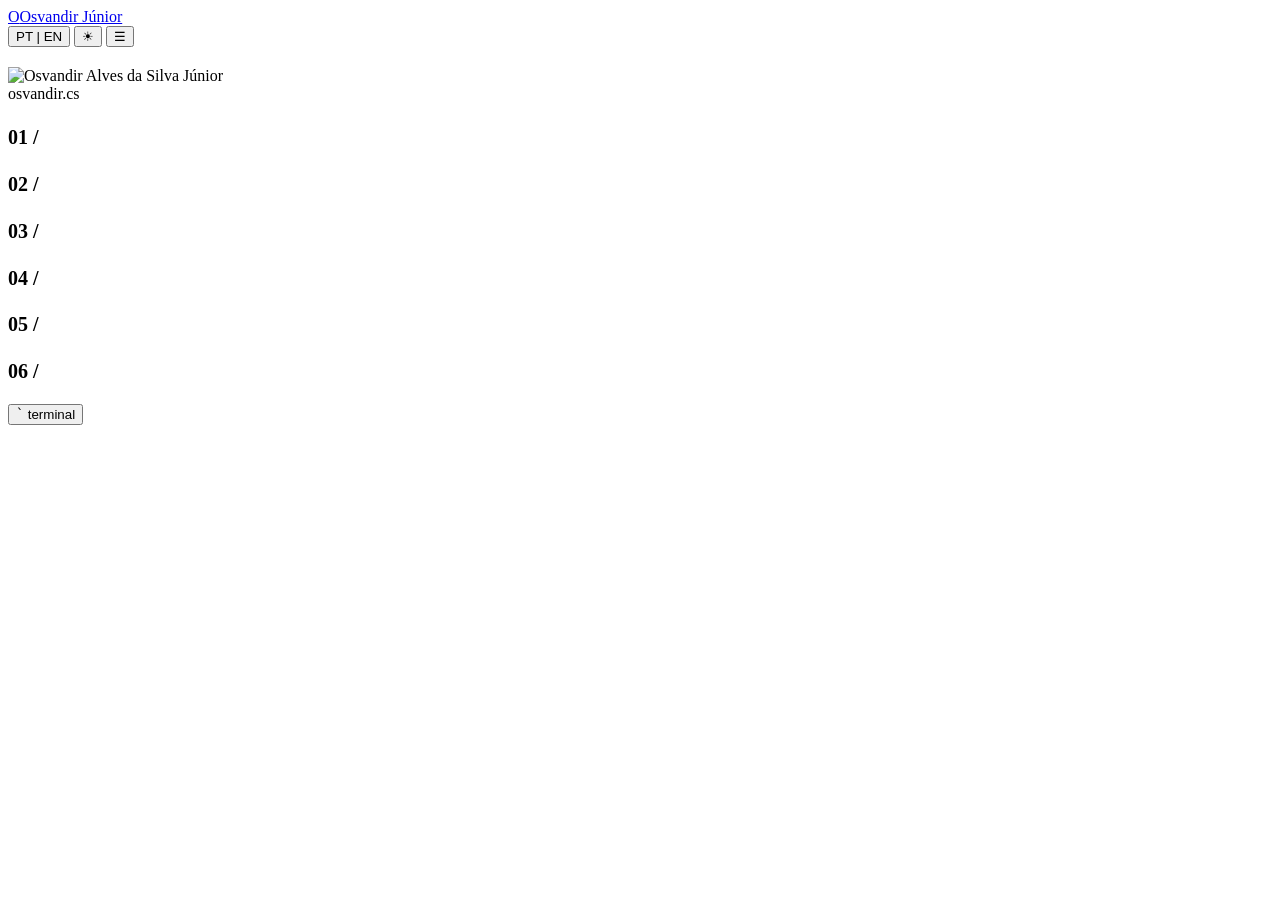
==== index.html @ 50a63289 "Rename index (1).html to index.html" ====
<!DOCTYPE html>
<html lang="pt-BR" data-theme="dark">
<head>
  <meta charset="UTF-8">
  <meta name="viewport" content="width=device-width, initial-scale=1">
  <title>Osvandir Júnior — Arquiteto de Software</title>
  <meta name="description" content="Portfólio de Osvandir Alves da Silva Júnior — Analista de Sistemas Sênior e Arquiteto de Software.">
  <link rel="preconnect" href="https://fonts.googleapis.com">
  <link rel="preconnect" href="https://fonts.gstatic.com" crossorigin>
  <link href="https://fonts.googleapis.com/css2?family=Space+Grotesk:wght@400;500;700&family=JetBrains+Mono:wght@400;500&display=swap" rel="stylesheet">
  <link rel="stylesheet" href="style.css">
</head>
<body>
  <header class="nav" id="nav">
    <a class="brand" href="#hero" aria-label="Início"><span class="logo">O</span><span id="brandName">Osvandir Júnior</span></a>
    <nav id="navLinks" class="links" aria-label="Principal"></nav>
    <div class="tools">
      <button id="langBtn" class="pill" type="button" aria-label="Idioma">PT | EN</button>
      <button id="themeBtn" class="pill" type="button" aria-label="Alternar tema">☀</button>
      <button id="menuBtn" class="pill menu-btn" type="button" aria-label="Menu">☰</button>
    </div>
  </header>

  <main>
    <section id="hero" class="hero wrap">
      <div class="hero-text">
        <p class="tag" id="heroTag"></p>
        <h1 id="heroTitle"></h1>
        <p class="lead" id="heroLead"></p>
        <div class="cta">
          <a class="btn primary" href="#experience" id="ctaWork"></a>
          <a class="btn" href="#contact" id="ctaContact"></a>
        </div>
      </div>
      <div class="hero-visual">
        <img class="avatar" src="assets/foto.png" alt="Osvandir Alves da Silva Júnior" width="260" height="260">
        <div class="code" aria-hidden="true">
          <div class="code-bar"><i></i><i></i><i></i><span>osvandir.cs</span></div>
          <pre id="heroCode"></pre>
        </div>
      </div>
      <dl class="stats" id="heroStats"></dl>
    </section>

    <section id="about" class="wrap">
      <h2 class="sec"><small>01 /</small><span id="tAbout"></span></h2>
      <div class="about-grid">
        <div class="prose" id="aboutText"></div>
        <dl class="facts" id="aboutFacts"></dl>
      </div>
    </section>

    <section id="stack" class="wrap">
      <h2 class="sec"><small>02 /</small><span id="tStack"></span></h2>
      <div class="stack-grid" id="stackGrid"></div>
    </section>

    <section id="experience" class="wrap">
      <h2 class="sec"><small>03 /</small><span id="tExp"></span></h2>
      <ol class="timeline" id="timeline"></ol>
    </section>

    <section id="summary" class="wrap">
      <h2 class="sec"><small>04 /</small><span id="tSum"></span></h2>
      <div class="prose cols" id="summaryText"></div>
    </section>

    <section id="education" class="wrap">
      <h2 class="sec"><small>05 /</small><span id="tEdu"></span></h2>
      <div class="edu-grid">
        <div><h3 id="tDegrees"></h3><ul class="plain" id="eduList"></ul></div>
        <div><h3 id="tLangs"></h3><ul class="plain" id="langList"></ul></div>
      </div>
    </section>

    <section id="contact" class="wrap contact">
      <h2 class="sec"><small>06 /</small><span id="tContact"></span></h2>
      <a class="mail" id="mailBig" href="#"></a>
      <p class="lead" id="contactLead"></p>
      <div class="cta" id="contactBtns"></div>
    </section>
  </main>

  <footer class="wrap foot">
    <span id="footL"></span>
    <span id="footR"></span>
  </footer>

  <!-- Terminal -->
  <button id="termFab" class="fab" type="button" aria-label="Abrir terminal"><kbd>`</kbd> terminal</button>
  <div id="term" class="term" role="dialog" aria-label="Terminal" hidden>
    <div class="term-bar">
      <span><i></i><i></i><i></i></span>
      <b>osvandir@portfolio ~ %</b>
      <button id="termClose" type="button" aria-label="Fechar terminal">✕</button>
    </div>
    <div id="termOut" class="term-out" aria-live="polite"></div>
    <form id="termForm" class="term-in" autocomplete="off">
      <label for="termInput" id="termPrompt">osvandir@portfolio:~$</label>
      <input id="termInput" type="text" spellcheck="false" autocapitalize="off" autocomplete="off">
    </form>
  </div>

  <script src="script.js"></script>
</body>
</html>
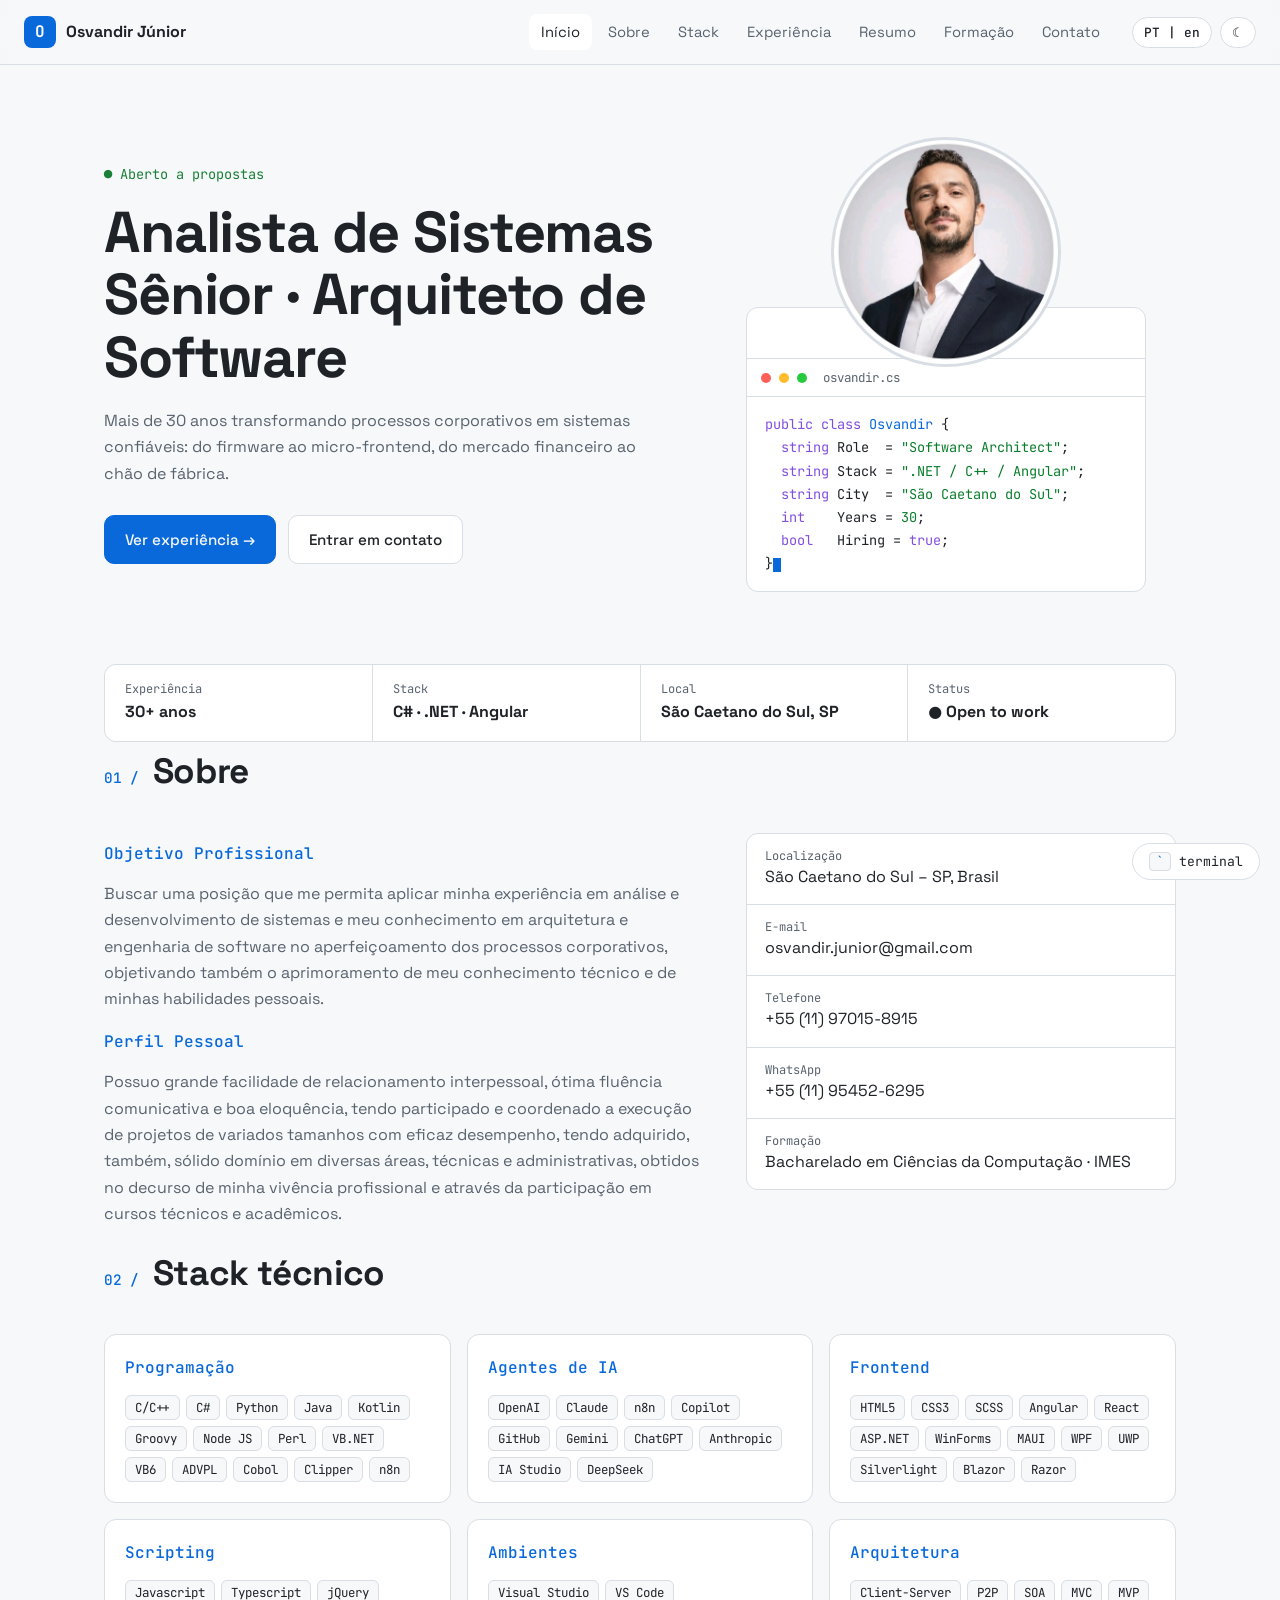
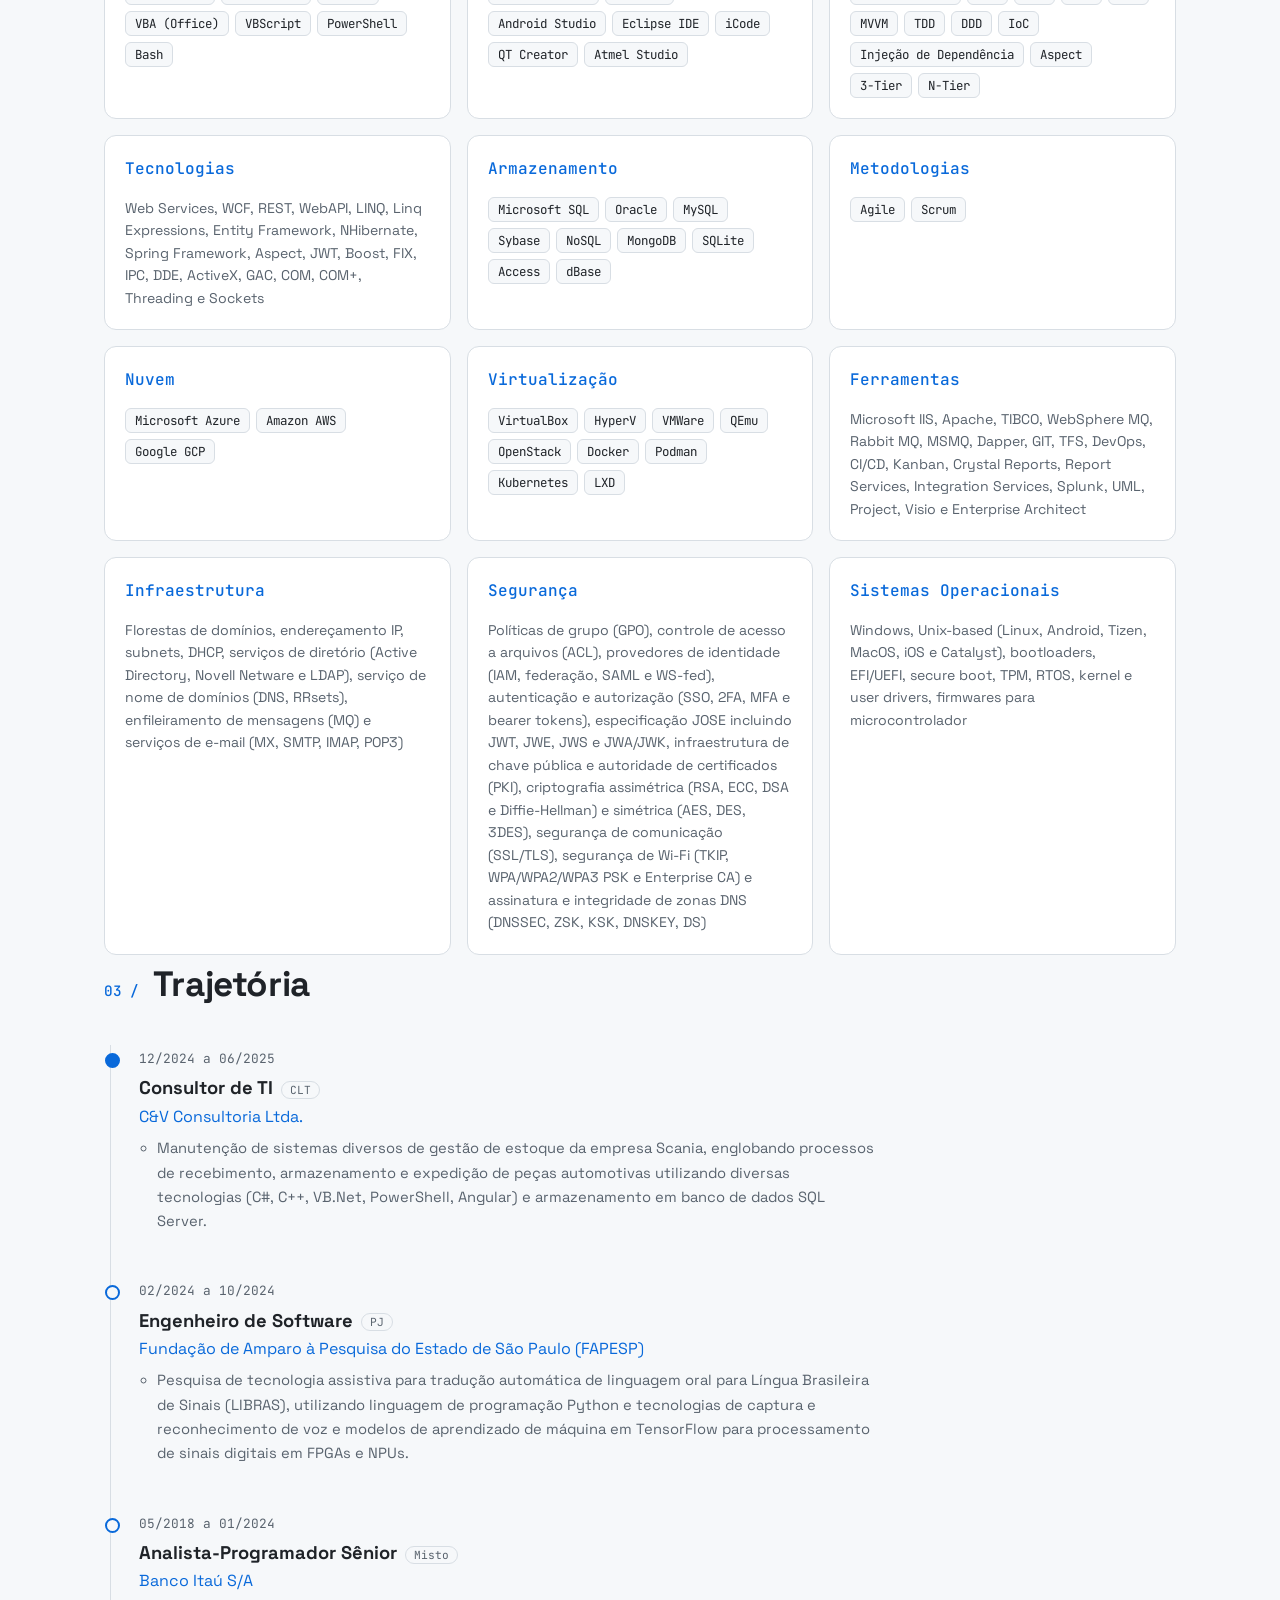
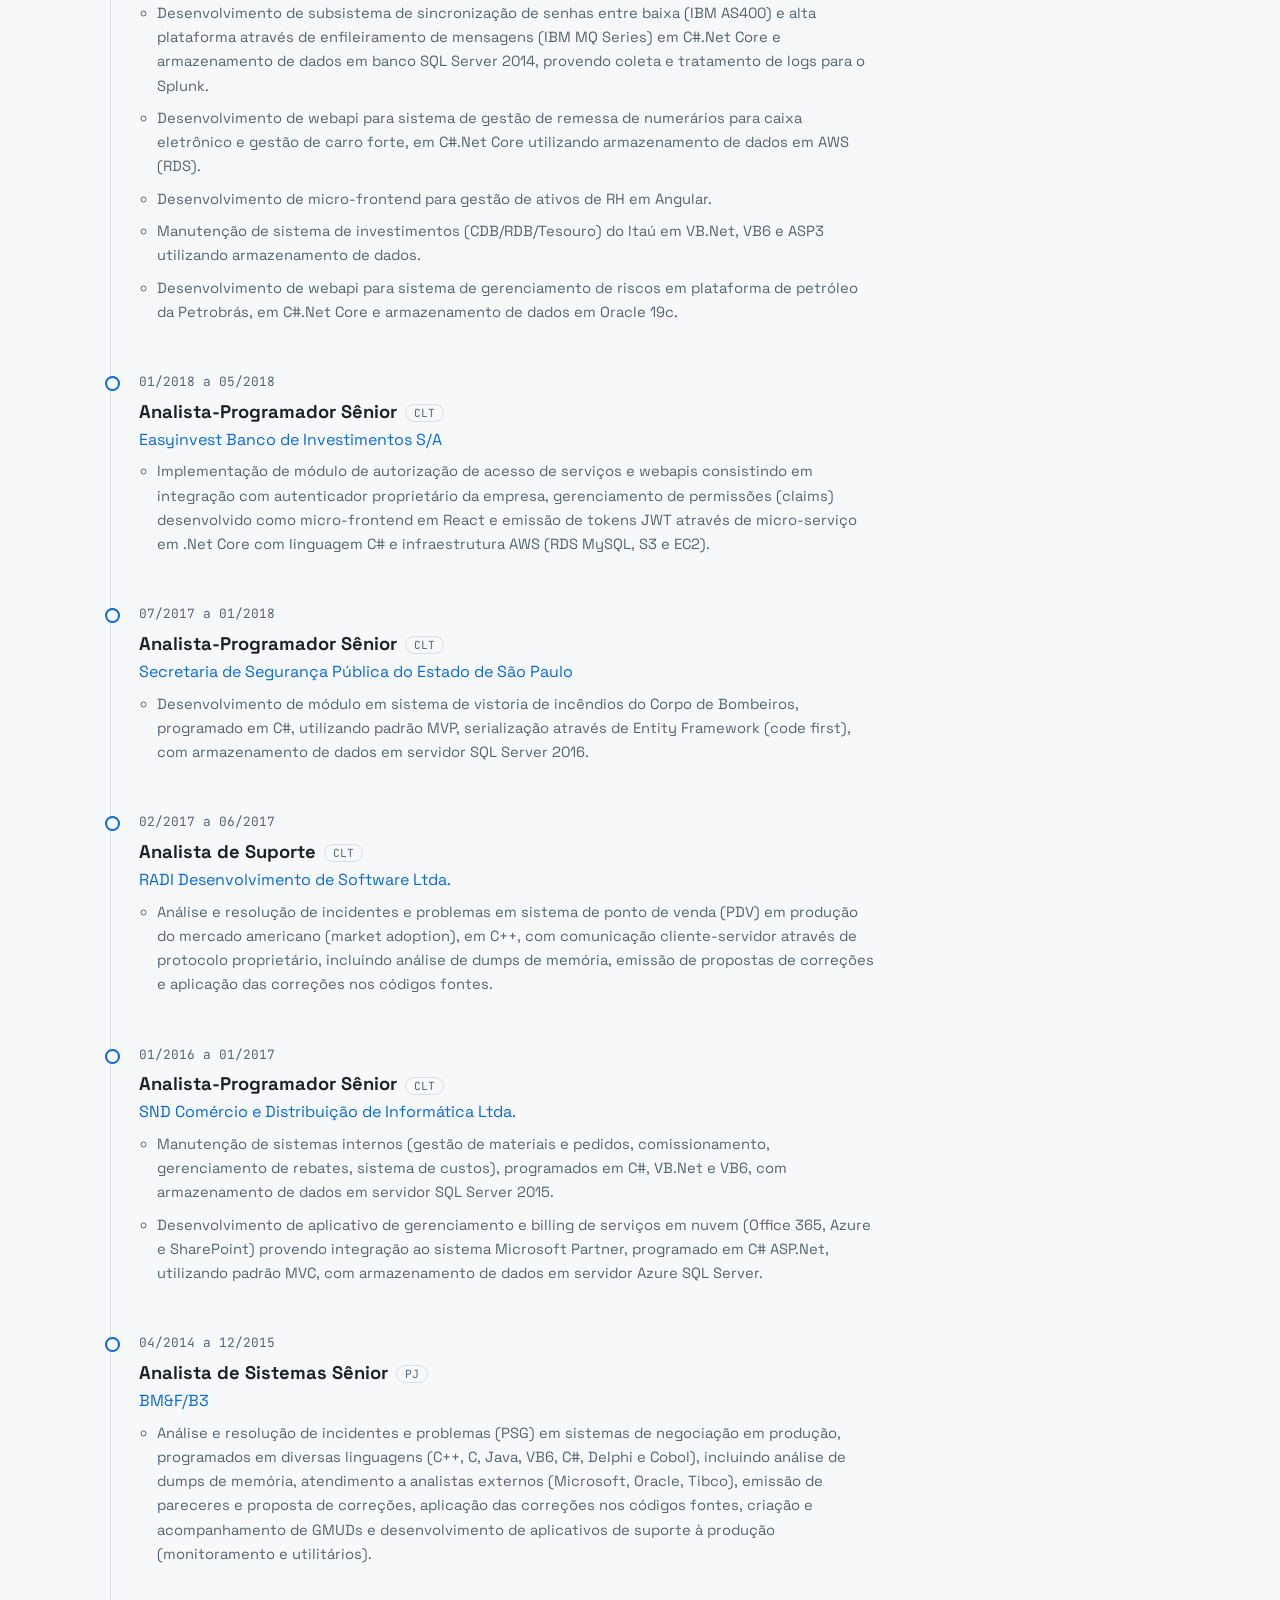
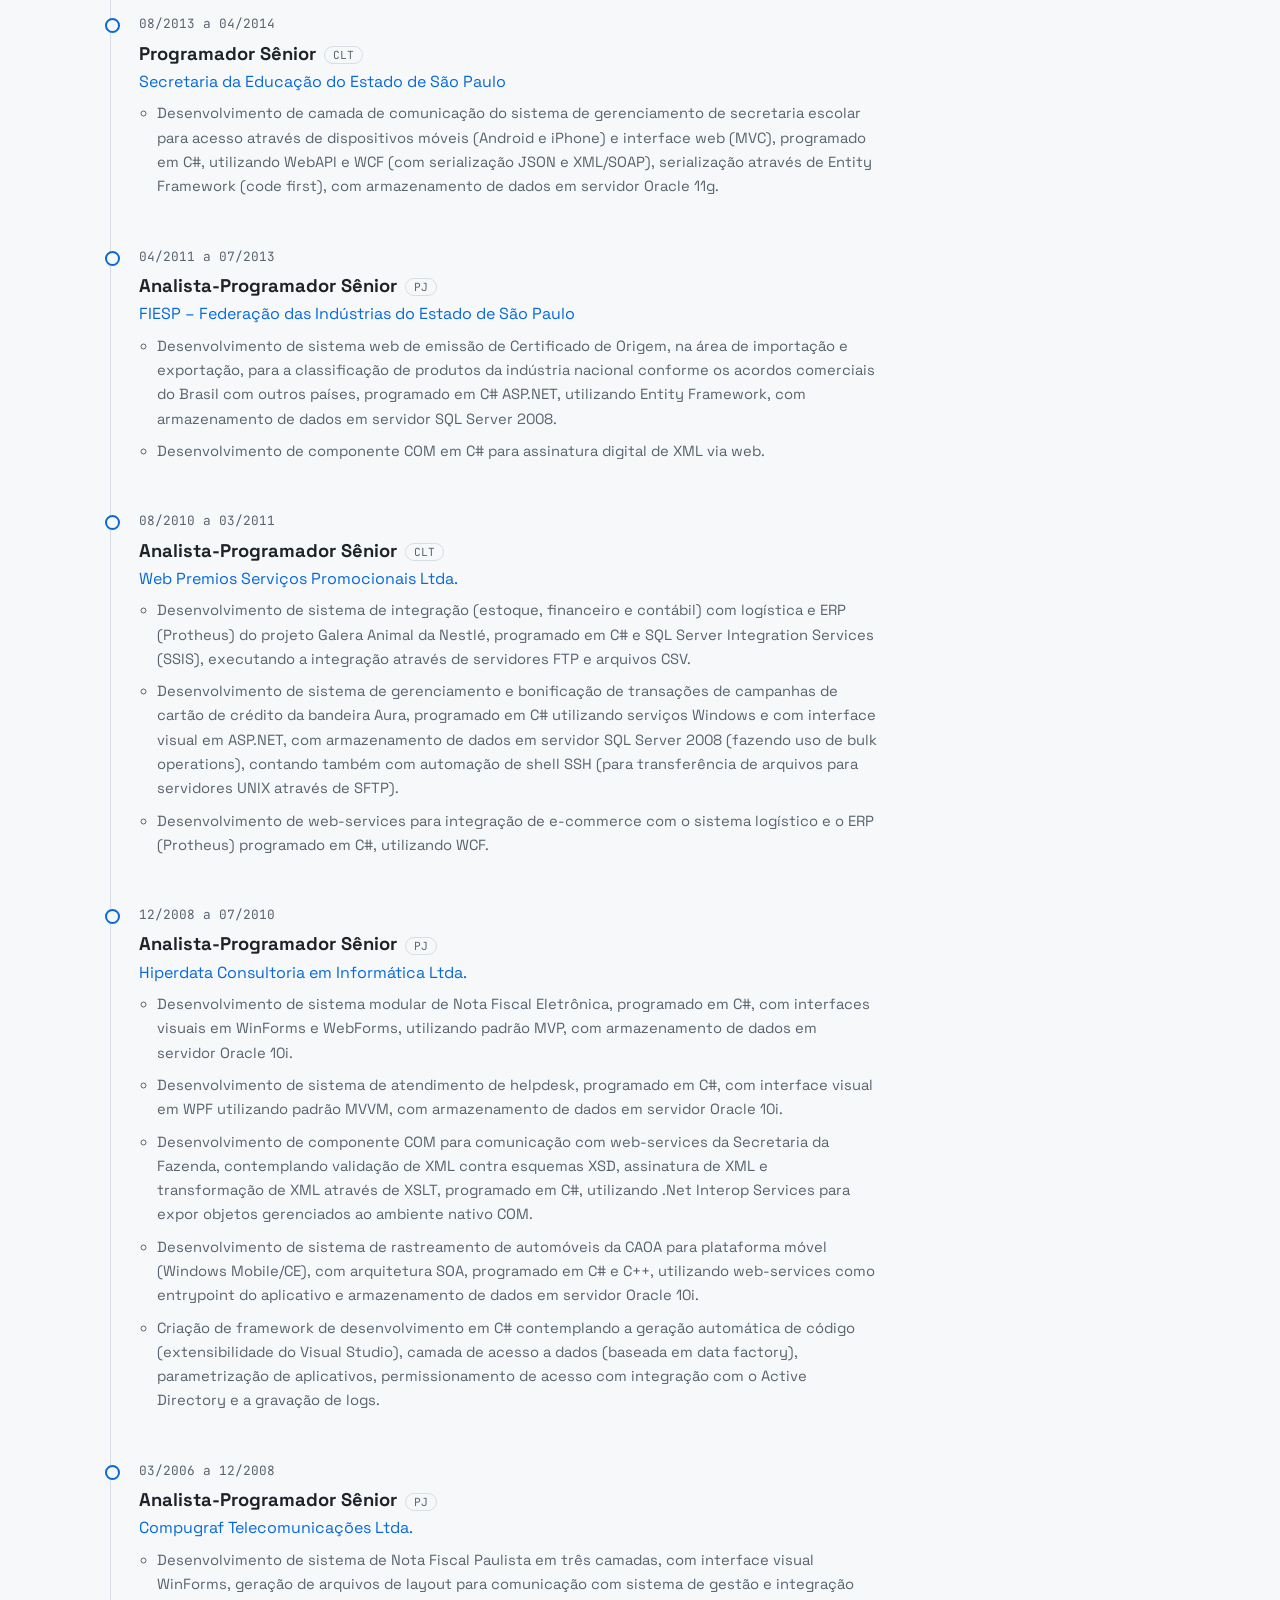
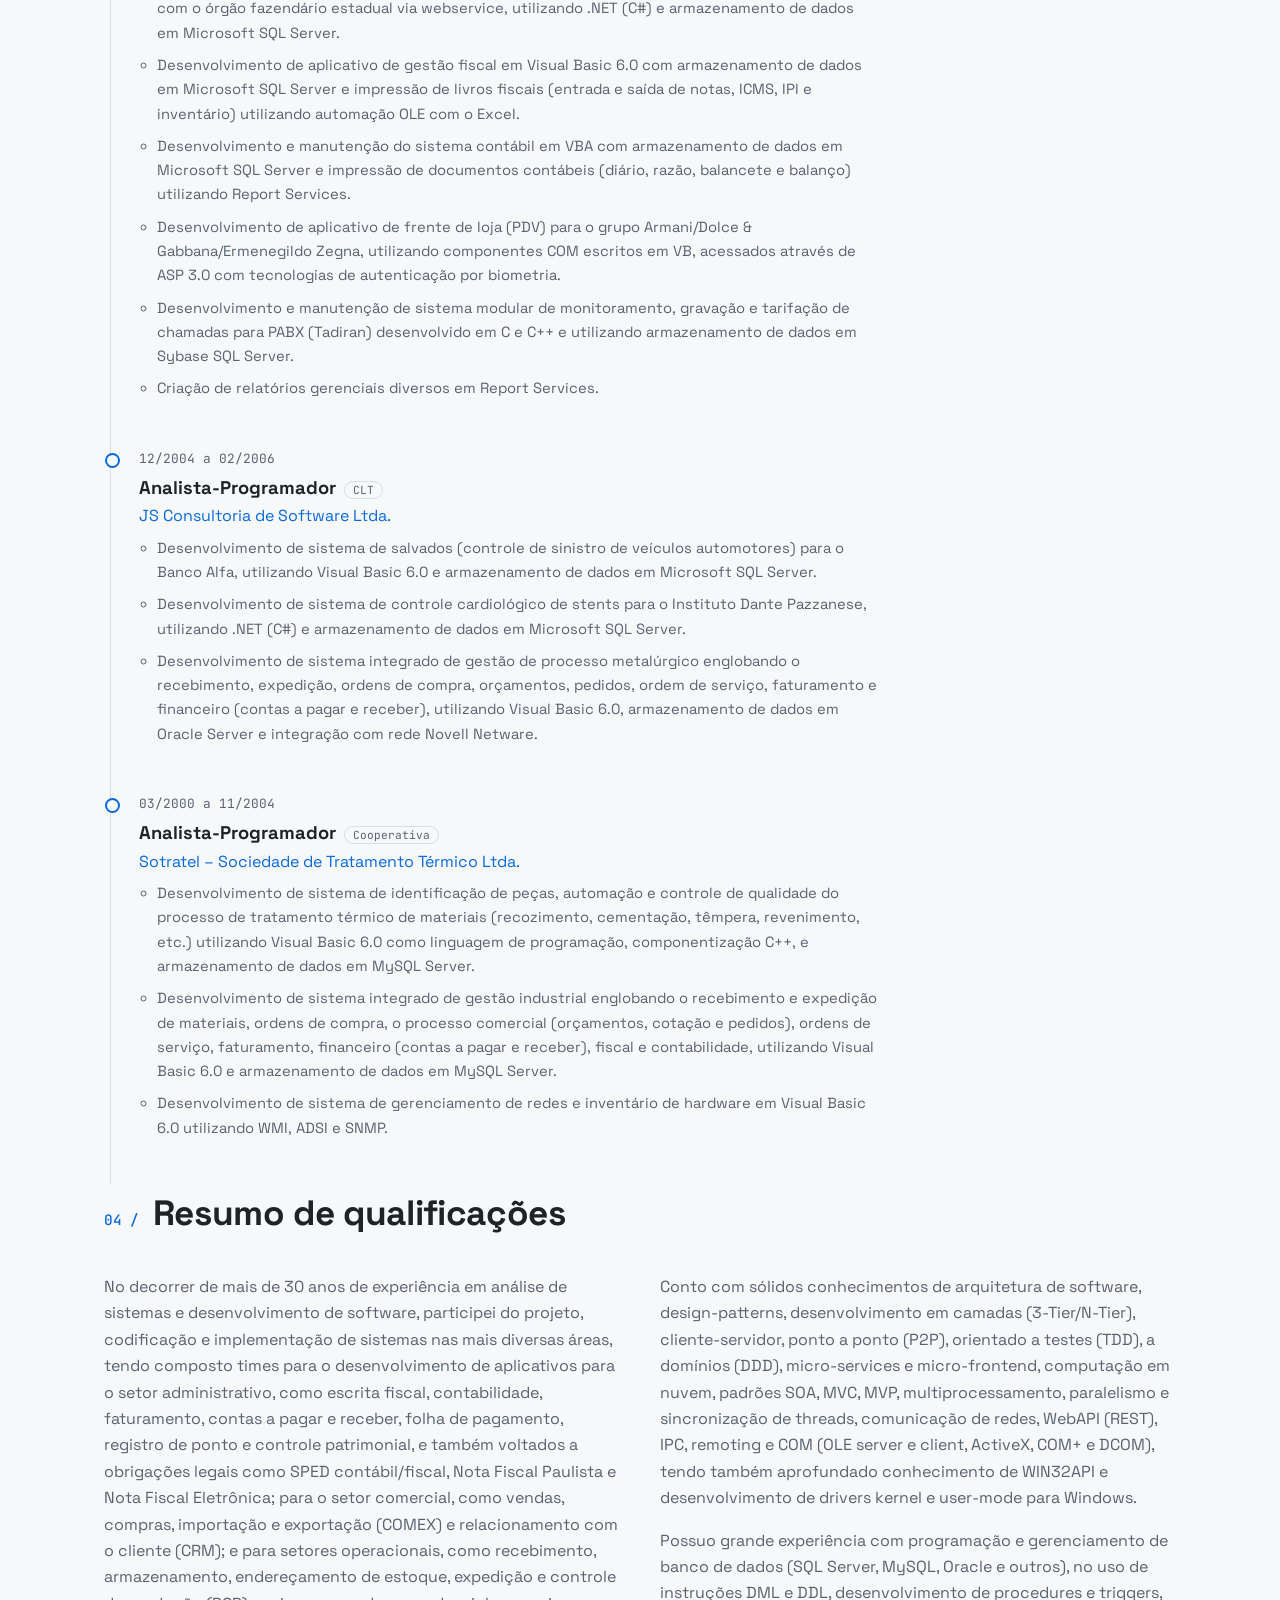
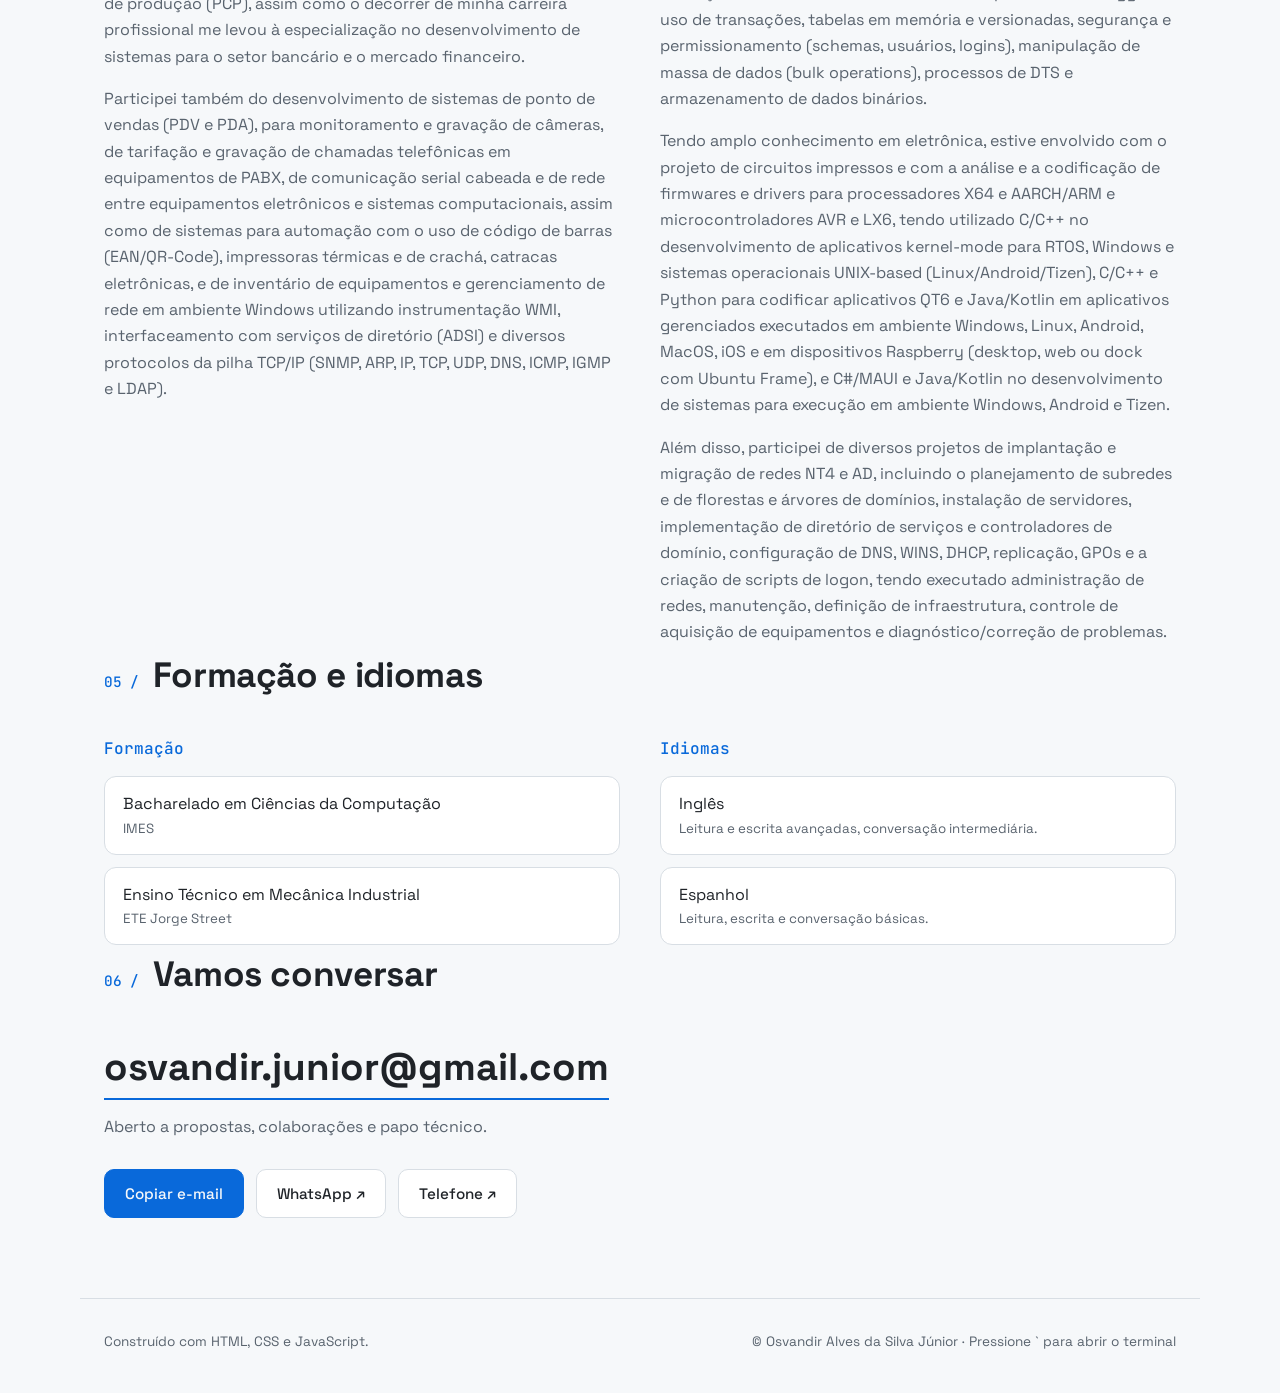
==== commit 847098a8: "Update image source in index.html" ====
--- a/index.html
+++ b/index.html
@@ -33,7 +33,7 @@
         </div>
       </div>
       <div class="hero-visual">
-        <img class="avatar" src="assets/foto.png" alt="Osvandir Alves da Silva Júnior" width="260" height="260">
+        <img class="avatar" src="foto.png" alt="Osvandir Alves da Silva Júnior" width="260" height="260">
         <div class="code" aria-hidden="true">
           <div class="code-bar"><i></i><i></i><i></i><span>osvandir.cs</span></div>
           <pre id="heroCode"></pre>
--- a/style.css
+++ b/style.css
@@ -0,0 +1,141 @@
+:root{
+  --bg:#0d1117;--bg2:#161b22;--line:#262d38;--tx:#e6edf3;--mut:#8b96a5;
+  --ac:#4cc2ff;--ac2:#b392f0;--ok:#3fb950;
+  --sans:'Space Grotesk',system-ui,sans-serif;--mono:'JetBrains Mono',ui-monospace,Consolas,monospace;
+  --r:12px;
+}
+[data-theme="light"]{
+  --bg:#f6f8fa;--bg2:#ffffff;--line:#d8dee4;--tx:#1f2328;--mut:#59636e;
+  --ac:#0969da;--ac2:#8250df;--ok:#1a7f37;
+}
+*{box-sizing:border-box;margin:0;padding:0}
+html{scroll-behavior:smooth;scroll-padding-top:80px}
+body{background:var(--bg);color:var(--tx);font:16px/1.65 var(--sans);-webkit-font-smoothing:antialiased}
+a{color:inherit;text-decoration:none}
+img{max-width:100%;display:block}
+:focus-visible{outline:2px solid var(--ac);outline-offset:3px;border-radius:4px}
+.wrap{max-width:1120px;margin:0 auto;padding:0 24px}
+section{padding:88px 0 0}
+
+/* nav */
+.nav{position:sticky;top:0;z-index:20;display:flex;align-items:center;gap:20px;padding:14px 24px;
+  background:color-mix(in srgb,var(--bg) 88%,transparent);backdrop-filter:blur(10px);border-bottom:1px solid var(--line)}
+.brand{display:flex;align-items:center;gap:10px;font-weight:700}
+.logo{display:grid;place-items:center;width:32px;height:32px;border-radius:8px;background:var(--ac);color:var(--bg);font-family:var(--mono)}
+.links{display:flex;gap:4px;margin-left:auto}
+.links a{padding:6px 12px;border-radius:8px;color:var(--mut);font-size:.92rem;transition:color .15s,background .15s}
+.links a:hover,.links a.on{color:var(--tx);background:var(--bg2)}
+.tools{display:flex;gap:8px}
+.pill{font:500 .8rem var(--mono);color:var(--tx);background:var(--bg2);border:1px solid var(--line);padding:6px 11px;border-radius:999px;cursor:pointer}
+.pill:hover{border-color:var(--ac)}
+.menu-btn{display:none}
+
+/* hero */
+.hero{display:grid;grid-template-columns:1.1fr .9fr;gap:48px;align-items:center;padding-top:72px}
+.tag{font:.85rem var(--mono);color:var(--ok);margin-bottom:18px}
+.tag::before{content:"● ";}
+h1{font-size:clamp(2.2rem,5vw,3.6rem);line-height:1.08;letter-spacing:-.02em;margin-bottom:20px}
+.lead{color:var(--mut);max-width:56ch}
+.cta{display:flex;flex-wrap:wrap;gap:12px;margin-top:28px}
+.btn{display:inline-flex;align-items:center;gap:6px;padding:11px 20px;border-radius:10px;border:1px solid var(--line);background:var(--bg2);font-weight:500;cursor:pointer;font-family:inherit;font-size:.95rem;color:var(--tx)}
+.btn:hover{border-color:var(--ac)}
+.btn.primary{background:var(--ac);border-color:var(--ac);color:var(--bg)}
+.hero-visual{position:relative;display:grid;justify-items:center}
+.avatar{width:230px;height:230px;border-radius:50%;object-fit:cover;border:3px solid var(--line);background:var(--bg2);position:relative;z-index:1;margin-bottom:-60px}
+.code{width:100%;max-width:400px;background:var(--bg2);border:1px solid var(--line);border-radius:var(--r);overflow:hidden;padding-top:50px}
+.code-bar{position:absolute;left:0;right:0;bottom:calc(100% - 0px);display:none}
+.code-bar{position:static;display:flex;align-items:center;gap:6px;padding:10px 14px;border-top:1px solid var(--line);border-bottom:1px solid var(--line);font:.78rem var(--mono);color:var(--mut)}
+.code-bar i,.term-bar i{width:10px;height:10px;border-radius:50%;background:#ff5f56;display:inline-block;margin-right:2px}
+.code-bar i:nth-child(2),.term-bar i:nth-child(2){background:#ffbd2e}
+.code-bar i:nth-child(3),.term-bar i:nth-child(3){background:#27c93f}
+.code-bar span{margin-left:8px}
+.code pre{padding:16px 18px;font:.85rem/1.7 var(--mono);color:var(--tx);white-space:pre-wrap}
+.k{color:var(--ac2)}.s{color:#7ee787}.t{color:var(--ac)}
+[data-theme="light"] .s{color:#0a7d2c}
+.caret{display:inline-block;width:8px;height:1em;background:var(--ac);vertical-align:text-bottom;animation:blink 1s steps(2) infinite}
+@keyframes blink{50%{opacity:0}}
+.stats{grid-column:1/-1;display:grid;grid-template-columns:repeat(4,1fr);gap:1px;background:var(--line);border:1px solid var(--line);border-radius:var(--r);overflow:hidden;margin-top:24px}
+.stats div{background:var(--bg2);padding:16px 20px}
+.stats dt{font:.75rem var(--mono);color:var(--mut)}
+.stats dd{font-weight:700;margin-top:2px}
+
+/* sections */
+.sec{display:flex;align-items:baseline;gap:14px;font-size:clamp(1.6rem,3vw,2.2rem);letter-spacing:-.01em;margin-bottom:32px}
+.sec small{font:500 .9rem var(--mono);color:var(--ac)}
+h3{font-size:1rem;color:var(--ac);font-family:var(--mono);font-weight:500;margin-bottom:14px}
+.about-grid{display:grid;grid-template-columns:1.4fr 1fr;gap:40px}
+.prose p{color:var(--mut);max-width:70ch;margin-bottom:16px}
+.prose h3{margin-top:8px}
+.cols{columns:2;column-gap:40px}
+.cols p{break-inside:avoid}
+.facts{display:grid;gap:1px;background:var(--line);border:1px solid var(--line);border-radius:var(--r);overflow:hidden;align-self:start}
+.facts div{background:var(--bg2);padding:14px 18px}
+.facts dt{font:.75rem var(--mono);color:var(--mut)}
+.facts dd{overflow-wrap:anywhere}
+.facts a:hover{color:var(--ac)}
+
+/* stack */
+.stack-grid{display:grid;grid-template-columns:repeat(auto-fill,minmax(310px,1fr));gap:16px}
+.card{background:var(--bg2);border:1px solid var(--line);border-radius:var(--r);padding:20px}
+.chips{display:flex;flex-wrap:wrap;gap:6px}
+.chip{font:.78rem var(--mono);padding:3px 9px;border-radius:6px;background:var(--bg);border:1px solid var(--line);color:var(--tx)}
+.card p.long{color:var(--mut);font-size:.88rem;line-height:1.6}
+
+/* timeline */
+.timeline{list-style:none;position:relative;padding-left:28px;border-left:1px solid var(--line);margin-left:6px}
+.timeline li{position:relative;padding-bottom:36px}
+.timeline li::before{content:"";position:absolute;left:-34px;top:8px;width:11px;height:11px;border-radius:50%;background:var(--bg);border:2px solid var(--ac)}
+.timeline li:first-child::before{background:var(--ac)}
+.when{font:.8rem var(--mono);color:var(--mut)}
+.timeline h3.role{color:var(--tx);font-family:var(--sans);font-weight:700;font-size:1.15rem;margin:2px 0 0}
+.co{color:var(--ac);margin-bottom:6px}
+.badge{font:.7rem var(--mono);border:1px solid var(--line);padding:1px 8px;border-radius:999px;color:var(--mut);margin-left:8px;vertical-align:middle}
+.timeline ul{margin-left:18px;color:var(--mut);font-size:.92rem;max-width:80ch}
+.timeline ul li{padding:0 0 8px}
+.timeline ul li::before{display:none}
+.more{margin-top:6px}
+
+/* edu / contact / footer */
+.edu-grid{display:grid;grid-template-columns:1fr 1fr;gap:40px}
+.plain{list-style:none;display:grid;gap:12px}
+.plain li{background:var(--bg2);border:1px solid var(--line);border-radius:var(--r);padding:14px 18px}
+.plain small{display:block;color:var(--mut)}
+.contact{text-align:left;padding-bottom:40px}
+.mail{display:inline-block;font-size:clamp(1.3rem,4vw,2.4rem);font-weight:700;border-bottom:2px solid var(--ac);overflow-wrap:anywhere}
+.contact .lead{margin-top:14px}
+.foot{display:flex;justify-content:space-between;gap:16px;flex-wrap:wrap;padding-top:32px;padding-bottom:40px;margin-top:40px;border-top:1px solid var(--line);color:var(--mut);font-size:.85rem}
+.toast{position:fixed;left:50%;bottom:24px;transform:translateX(-50%);background:var(--ok);color:#fff;padding:8px 16px;border-radius:8px;font-size:.9rem;z-index:40}
+
+/* terminal */
+.fab{position:fixed;right:20px;bottom:20px;z-index:30;background:var(--bg2);color:var(--tx);border:1px solid var(--line);border-radius:999px;padding:9px 16px;font:.82rem var(--mono);cursor:pointer}
+.fab:hover{border-color:var(--ac)}
+kbd{font:inherit;background:var(--bg);border:1px solid var(--line);border-radius:4px;padding:0 6px;color:var(--ac)}
+.term{position:fixed;right:20px;bottom:20px;z-index:50;width:min(720px,calc(100vw - 24px));height:min(480px,70vh);display:flex;flex-direction:column;
+  background:#0a0e14;color:#d6deeb;border:1px solid #2b3340;border-radius:var(--r);box-shadow:0 20px 60px rgba(0,0,0,.5);font:.86rem/1.55 var(--mono)}
+.term[hidden]{display:none}
+.term-bar{display:flex;align-items:center;gap:12px;padding:9px 14px;border-bottom:1px solid #2b3340;color:#8b96a5}
+.term-bar b{font-weight:400;flex:1;text-align:center}
+.term-bar button{background:none;border:0;color:inherit;cursor:pointer;font-size:1rem}
+.term-out{flex:1;overflow-y:auto;padding:14px 16px;white-space:pre-wrap;overflow-wrap:anywhere}
+.term-out .ln{min-height:1.55em}
+.term-out .cmd{color:#7ee787}
+.term-out .hl{color:#4cc2ff}
+.term-out .dim{color:#7d8896}
+.term-out .err{color:#ff7b72}
+.term-out a{color:#4cc2ff;text-decoration:underline}
+.term-in{display:flex;gap:8px;padding:10px 16px;border-top:1px solid #2b3340}
+.term-in label{color:#7ee787;white-space:nowrap}
+.term-in input{flex:1;background:none;border:0;outline:0;color:inherit;font:inherit;min-width:0}
+
+@media (max-width:860px){
+  .hero,.about-grid,.edu-grid{grid-template-columns:1fr}
+  .cols{columns:1}
+  .stats{grid-template-columns:repeat(2,1fr)}
+  .menu-btn{display:inline-block}
+  .links{display:none;position:absolute;top:100%;left:0;right:0;flex-direction:column;background:var(--bg);border-bottom:1px solid var(--line);padding:10px 24px;margin:0}
+  .links.open{display:flex}
+  .tools{margin-left:auto}
+  .fab kbd{display:none}
+  .term{right:12px;bottom:12px}
+}
+@media (prefers-reduced-motion:reduce){*{animation:none!important;scroll-behavior:auto!important;transition:none!important}}
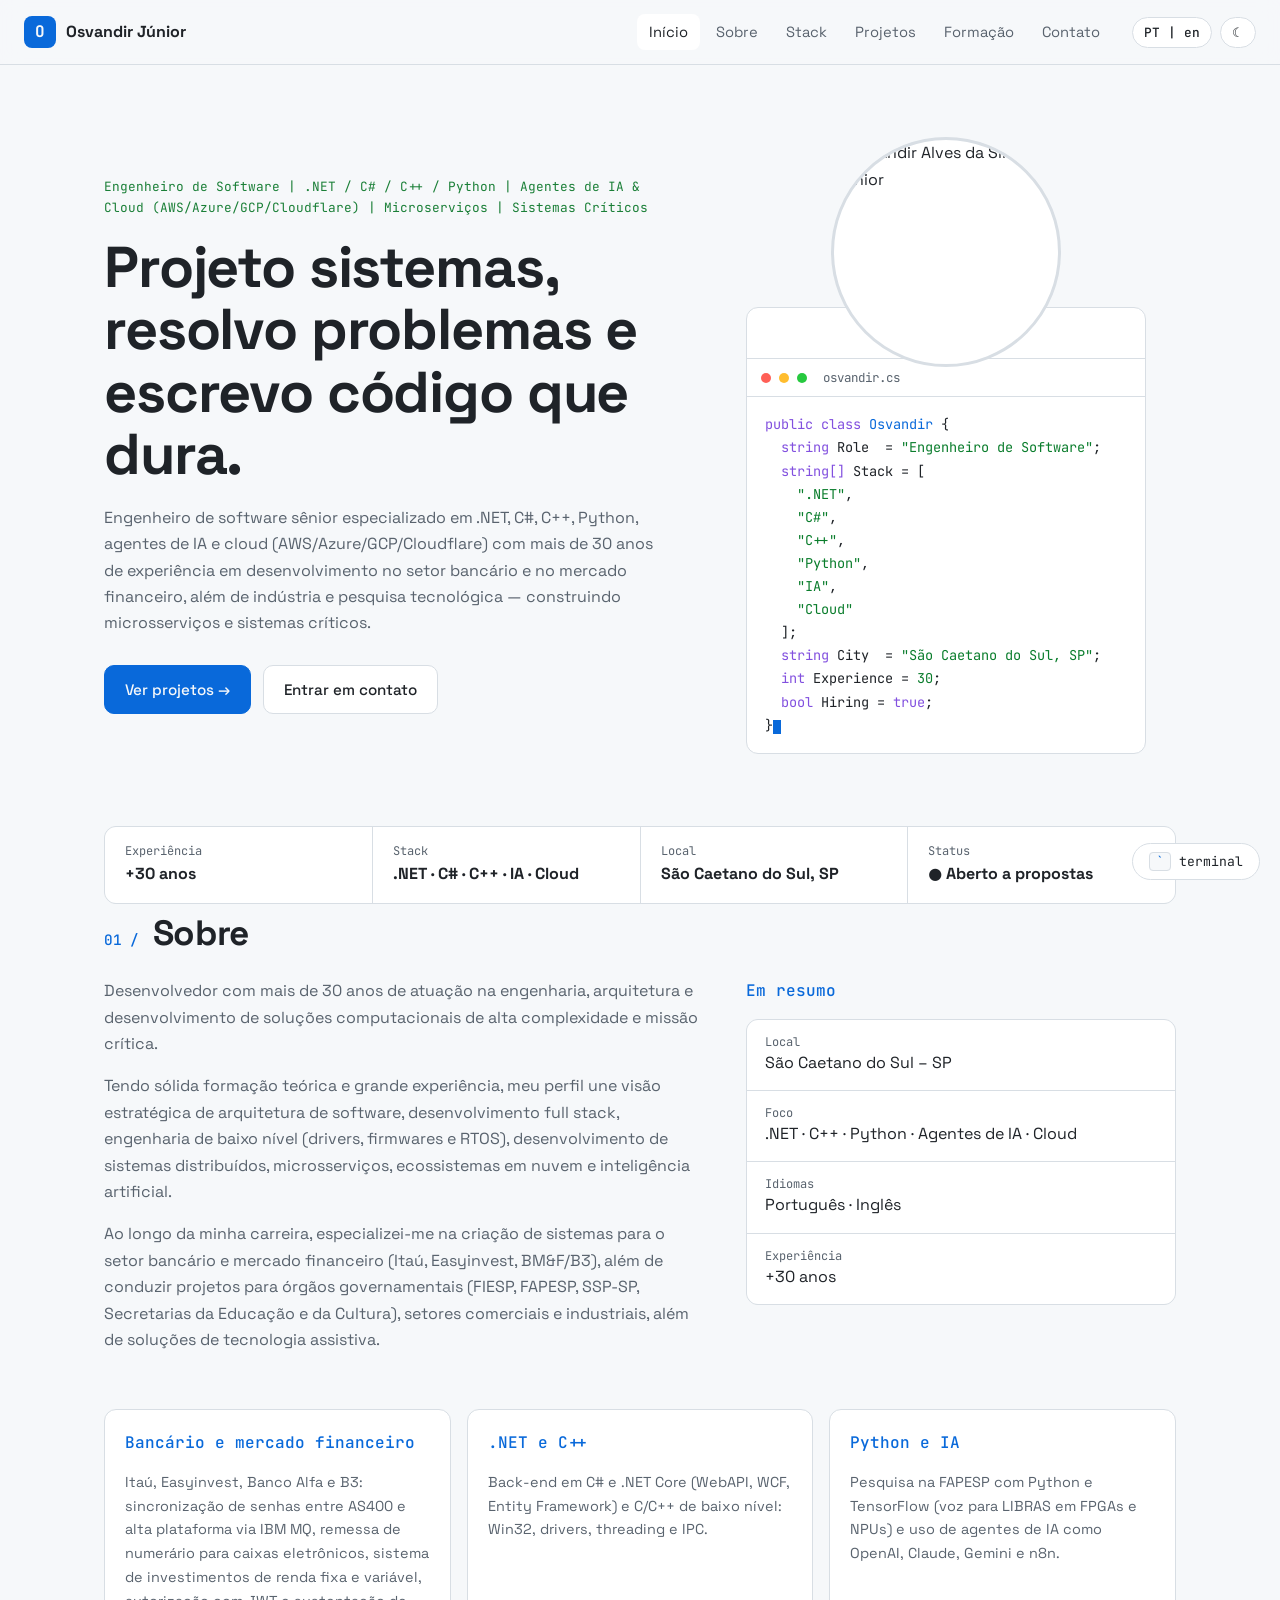
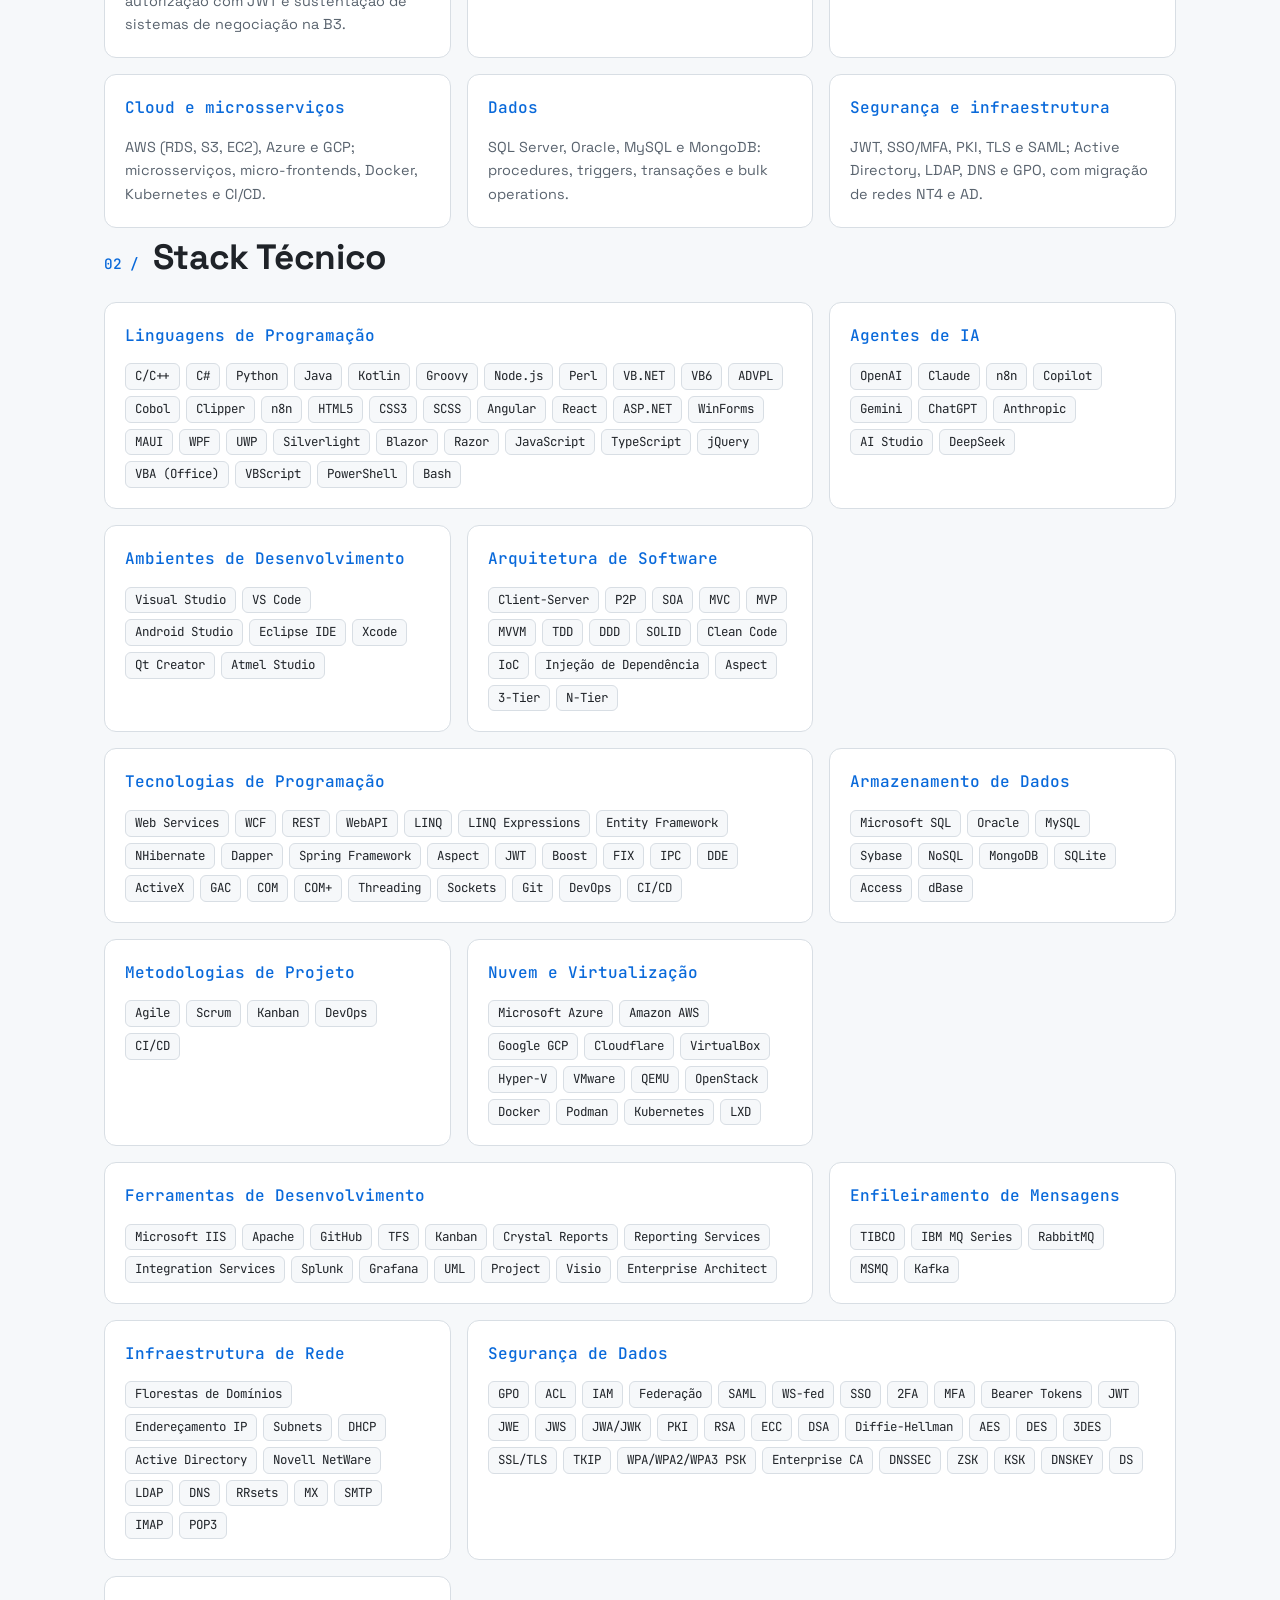
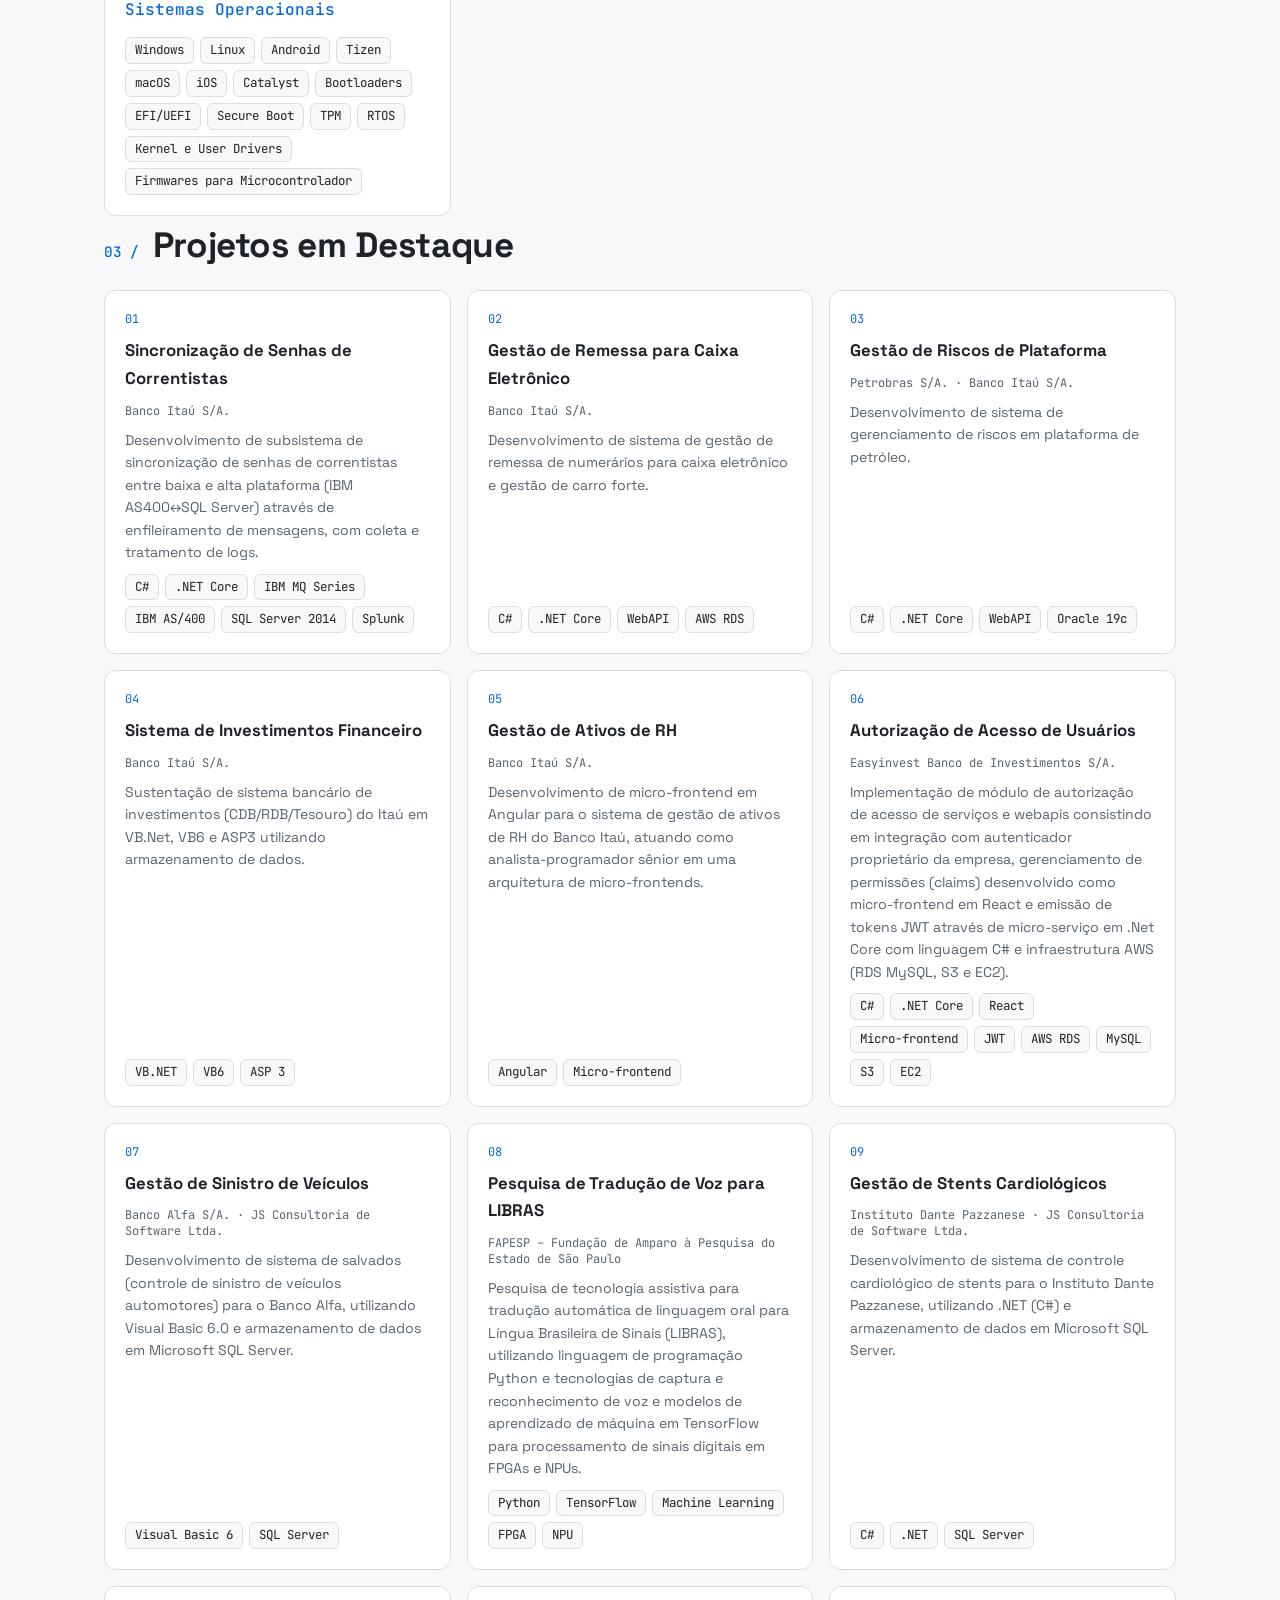
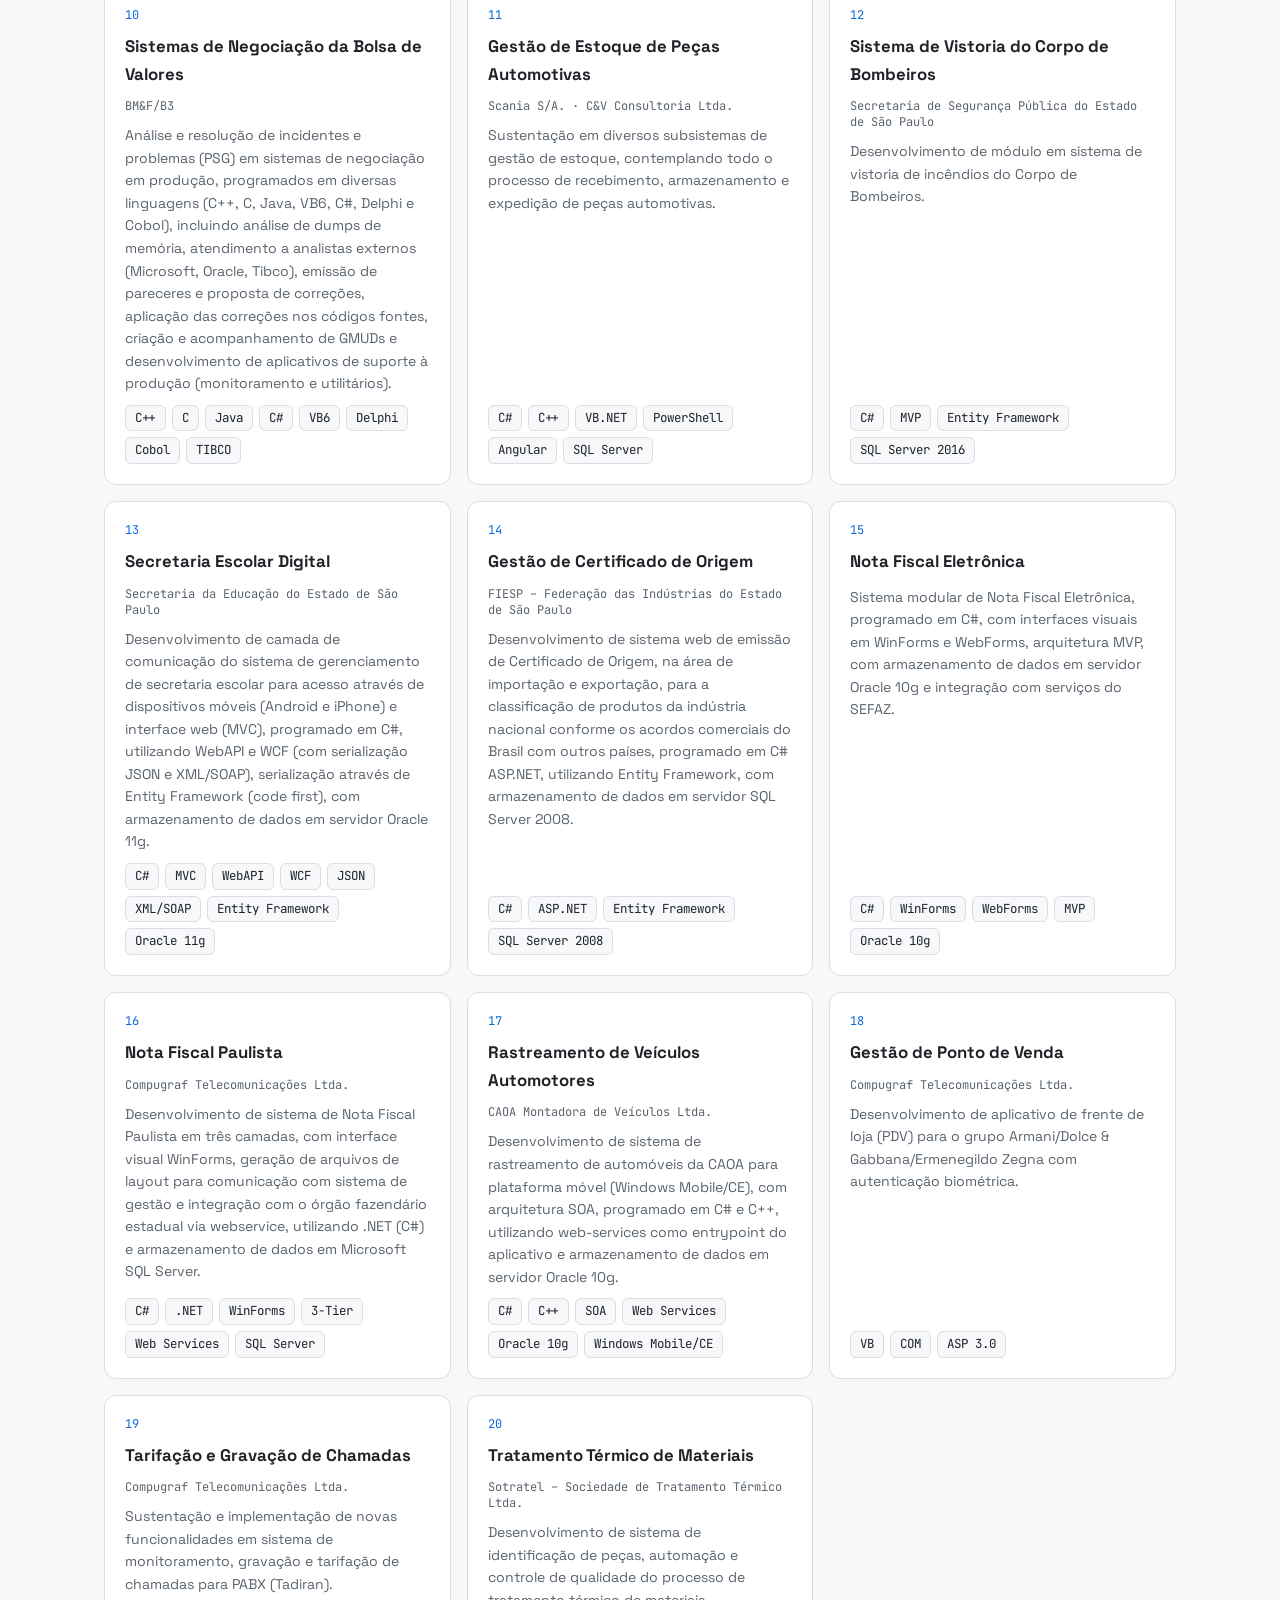
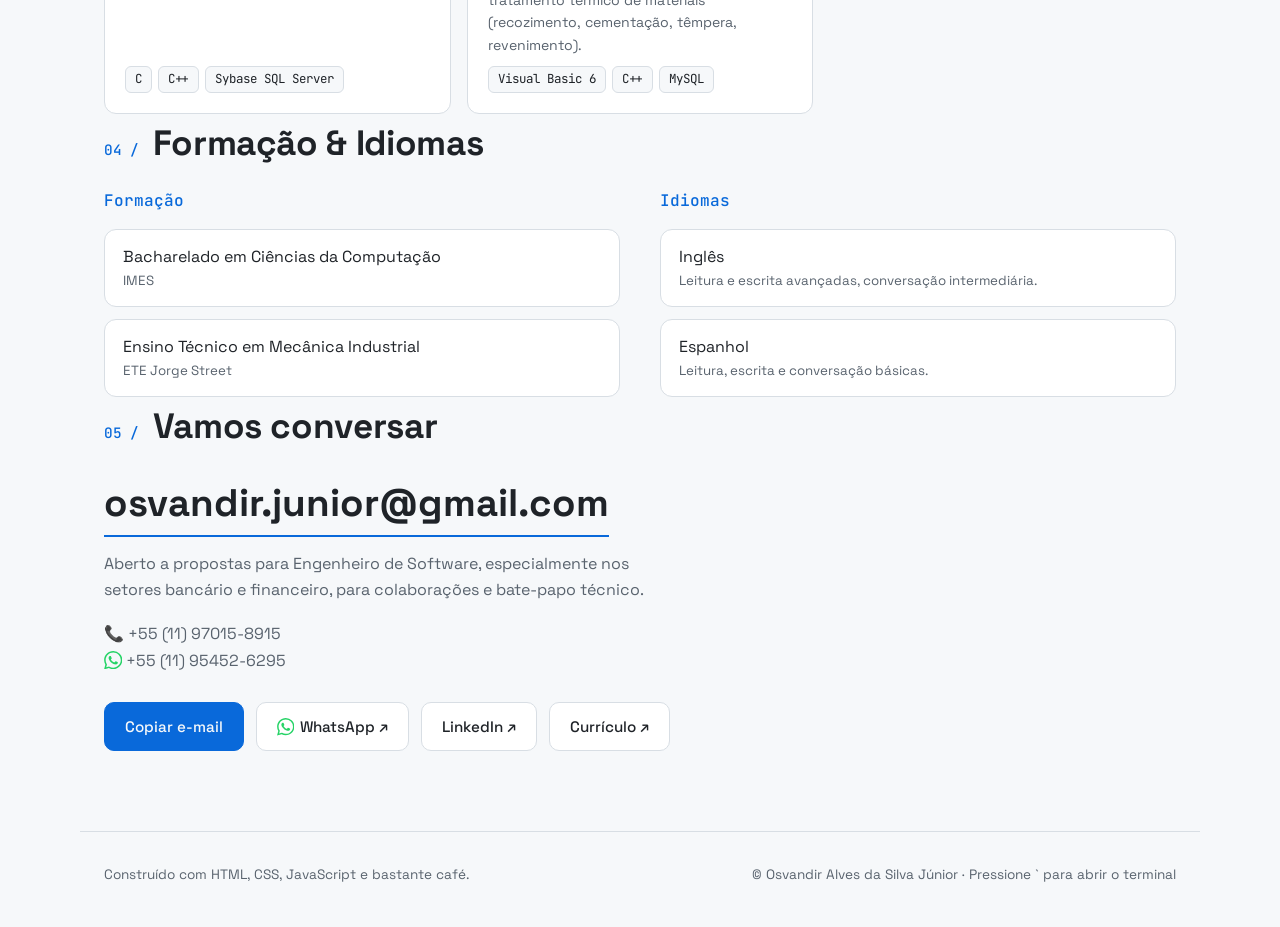
==== commit d1f7fcaf: "Add files via upload" ====
--- a/index.html
+++ b/index.html
@@ -3,8 +3,15 @@
 <head>
   <meta charset="UTF-8">
   <meta name="viewport" content="width=device-width, initial-scale=1">
-  <title>Osvandir Júnior — Arquiteto de Software</title>
-  <meta name="description" content="Portfólio de Osvandir Alves da Silva Júnior — Analista de Sistemas Sênior e Arquiteto de Software.">
+  <title>Osvandir Júnior – Engenheiro de Software</title>
+  <meta name="description" content="Portfólio de Osvandir Alves da Silva Júnior — Engenheiro de Software sênior: .NET, C#, C++, Python, agentes de IA e cloud, com mais de 30 anos de experiência.">
+  <meta property="og:type" content="website">
+  <meta property="og:locale" content="pt_BR">
+  <meta property="og:title" content="Osvandir Júnior – Engenheiro de Software">
+  <meta property="og:description" content="Portfólio de Osvandir Alves da Silva Júnior — Engenheiro de Software sênior: .NET, C#, C++, Python, agentes de IA e cloud, com mais de 30 anos de experiência.">
+  <meta name="twitter:card" content="summary">
+  <meta name="theme-color" content="#0d1117">
+  <link rel="icon" href="data:image/svg+xml,%3Csvg xmlns='http://www.w3.org/2000/svg' viewBox='0 0 64 64'%3E%3Crect width='64' height='64' rx='14' fill='%234cc2ff'/%3E%3Ctext x='32' y='44' font-family='monospace' font-size='38' font-weight='700' text-anchor='middle' fill='%230d1117'%3EO%3C/text%3E%3C/svg%3E">
   <link rel="preconnect" href="https://fonts.googleapis.com">
   <link rel="preconnect" href="https://fonts.gstatic.com" crossorigin>
   <link href="https://fonts.googleapis.com/css2?family=Space+Grotesk:wght@400;500;700&family=JetBrains+Mono:wght@400;500&display=swap" rel="stylesheet">
@@ -33,7 +40,7 @@
         </div>
       </div>
       <div class="hero-visual">
-        <img class="avatar" src="foto.png" alt="Osvandir Alves da Silva Júnior" width="260" height="260">
+        <img class="avatar" src="assets/foto.webp" alt="Osvandir Alves da Silva Júnior" width="230" height="230" decoding="async">
         <div class="code" aria-hidden="true">
           <div class="code-bar"><i></i><i></i><i></i><span>osvandir.cs</span></div>
           <pre id="heroCode"></pre>
@@ -44,29 +51,29 @@
 
     <section id="about" class="wrap">
       <h2 class="sec"><small>01 /</small><span id="tAbout"></span></h2>
+      <p class="sub" id="sAbout"></p>
       <div class="about-grid">
         <div class="prose" id="aboutText"></div>
-        <dl class="facts" id="aboutFacts"></dl>
+        <aside><h3 id="tResumo"></h3><dl class="facts" id="aboutFacts"></dl></aside>
       </div>
+      <div class="areas" id="aboutAreas"></div>
     </section>
 
     <section id="stack" class="wrap">
       <h2 class="sec"><small>02 /</small><span id="tStack"></span></h2>
+      <p class="sub" id="sStack"></p>
       <div class="stack-grid" id="stackGrid"></div>
     </section>
 
-    <section id="experience" class="wrap">
-      <h2 class="sec"><small>03 /</small><span id="tExp"></span></h2>
-      <ol class="timeline" id="timeline"></ol>
+    <section id="work" class="wrap">
+      <h2 class="sec"><small>03 /</small><span id="tWork"></span></h2>
+      <p class="sub" id="sWork"></p>
+      <div class="proj-grid" id="projGrid"></div>
     </section>
 
-    <section id="summary" class="wrap">
-      <h2 class="sec"><small>04 /</small><span id="tSum"></span></h2>
-      <div class="prose cols" id="summaryText"></div>
-    </section>
-
-    <section id="education" class="wrap">
-      <h2 class="sec"><small>05 /</small><span id="tEdu"></span></h2>
+    <section id="edu" class="wrap">
+      <h2 class="sec"><small>04 /</small><span id="tEdu"></span></h2>
+      <p class="sub" id="sEdu"></p>
       <div class="edu-grid">
         <div><h3 id="tDegrees"></h3><ul class="plain" id="eduList"></ul></div>
         <div><h3 id="tLangs"></h3><ul class="plain" id="langList"></ul></div>
@@ -74,9 +81,10 @@
     </section>
 
     <section id="contact" class="wrap contact">
-      <h2 class="sec"><small>06 /</small><span id="tContact"></span></h2>
+      <h2 class="sec"><small>05 /</small><span id="tContact"></span></h2>
       <a class="mail" id="mailBig" href="#"></a>
       <p class="lead" id="contactLead"></p>
+      <p class="phones" id="phones"></p>
       <div class="cta" id="contactBtns"></div>
     </section>
   </main>
--- a/style.css
+++ b/style.css
@@ -9,13 +9,13 @@
   --ac:#0969da;--ac2:#8250df;--ok:#1a7f37;
 }
 *{box-sizing:border-box;margin:0;padding:0}
-html{scroll-behavior:smooth;scroll-padding-top:80px}
+html{scroll-behavior:smooth;scroll-padding-top:40px}
 body{background:var(--bg);color:var(--tx);font:16px/1.65 var(--sans);-webkit-font-smoothing:antialiased}
 a{color:inherit;text-decoration:none}
 img{max-width:100%;display:block}
 :focus-visible{outline:2px solid var(--ac);outline-offset:3px;border-radius:4px}
 .wrap{max-width:1120px;margin:0 auto;padding:0 24px}
-section{padding:88px 0 0}
+section{padding:128px 0 0}
 
 /* nav */
 .nav{position:sticky;top:0;z-index:20;display:flex;align-items:center;gap:20px;padding:14px 24px;
@@ -32,8 +32,8 @@
 
 /* hero */
 .hero{display:grid;grid-template-columns:1.1fr .9fr;gap:48px;align-items:center;padding-top:72px}
-.tag{font:.85rem var(--mono);color:var(--ok);margin-bottom:18px}
-.tag::before{content:"● ";}
+.tag{font:.8rem/1.6 var(--mono);color:var(--ok);margin-bottom:18px}
+
 h1{font-size:clamp(2.2rem,5vw,3.6rem);line-height:1.08;letter-spacing:-.02em;margin-bottom:20px}
 .lead{color:var(--mut);max-width:56ch}
 .cta{display:flex;flex-wrap:wrap;gap:12px;margin-top:28px}
@@ -60,7 +60,7 @@
 .stats dd{font-weight:700;margin-top:2px}
 
 /* sections */
-.sec{display:flex;align-items:baseline;gap:14px;font-size:clamp(1.6rem,3vw,2.2rem);letter-spacing:-.01em;margin-bottom:32px}
+.sec{display:flex;align-items:baseline;gap:14px;font-size:clamp(1.6rem,3vw,2.2rem);letter-spacing:-.01em;margin-bottom:16px}
 .sec small{font:500 .9rem var(--mono);color:var(--ac)}
 h3{font-size:1rem;color:var(--ac);font-family:var(--mono);font-weight:500;margin-bottom:14px}
 .about-grid{display:grid;grid-template-columns:1.4fr 1fr;gap:40px}
@@ -96,7 +96,7 @@
 .more{margin-top:6px}
 
 /* edu / contact / footer */
-.edu-grid{display:grid;grid-template-columns:1fr 1fr;gap:40px}
+.edu-grid{display:grid;grid-template-columns:repeat(2,1fr);gap:40px}
 .plain{list-style:none;display:grid;gap:12px}
 .plain li{background:var(--bg2);border:1px solid var(--line);border-radius:var(--r);padding:14px 18px}
 .plain small{display:block;color:var(--mut)}
@@ -139,3 +139,25 @@
   .term{right:12px;bottom:12px}
 }
 @media (prefers-reduced-motion:reduce){*{animation:none!important;scroll-behavior:auto!important;transition:none!important}}
+
+.sub{font:.9rem var(--mono);color:var(--mut);margin:-4px 0 16px}
+.sub:empty{display:none}
+.areas{display:grid;grid-template-columns:repeat(auto-fill,minmax(300px,1fr));gap:16px;margin-top:40px}
+.areas .card p{color:var(--mut);font-size:.9rem}
+.proj-grid{display:grid;grid-template-columns:repeat(auto-fill,minmax(330px,1fr));gap:16px}
+.proj{display:flex;flex-direction:column;gap:10px}
+.proj .n{font:.75rem var(--mono);color:var(--ac)}
+.proj h3{color:var(--tx);font-family:var(--sans);font-weight:700;font-size:1.05rem;margin:0}
+.proj .meta{font:.75rem var(--mono);color:var(--mut)}
+.proj p{color:var(--mut);font-size:.88rem;line-height:1.6;flex:1}
+.phones{margin-top:18px;color:var(--mut)}
+.phones a:hover{color:var(--ac)}
+.wa{width:1.15em;height:1.15em;fill:#25D366;vertical-align:-.2em;flex:none}
+@media (max-width:860px){.edu-grid{grid-template-columns:1fr}}
+
+.chip{white-space:normal;overflow-wrap:anywhere;line-height:1.5}
+@media (min-width:900px){.card.wide{grid-column:span 2}}
+
+.chip.grp{border-color:var(--ac);color:var(--ac)}
+
+:root{box-sizing:border-box;padding-top:env(safe-area-inset-top,0px);padding-bottom:env(safe-area-inset-bottom,0px)}
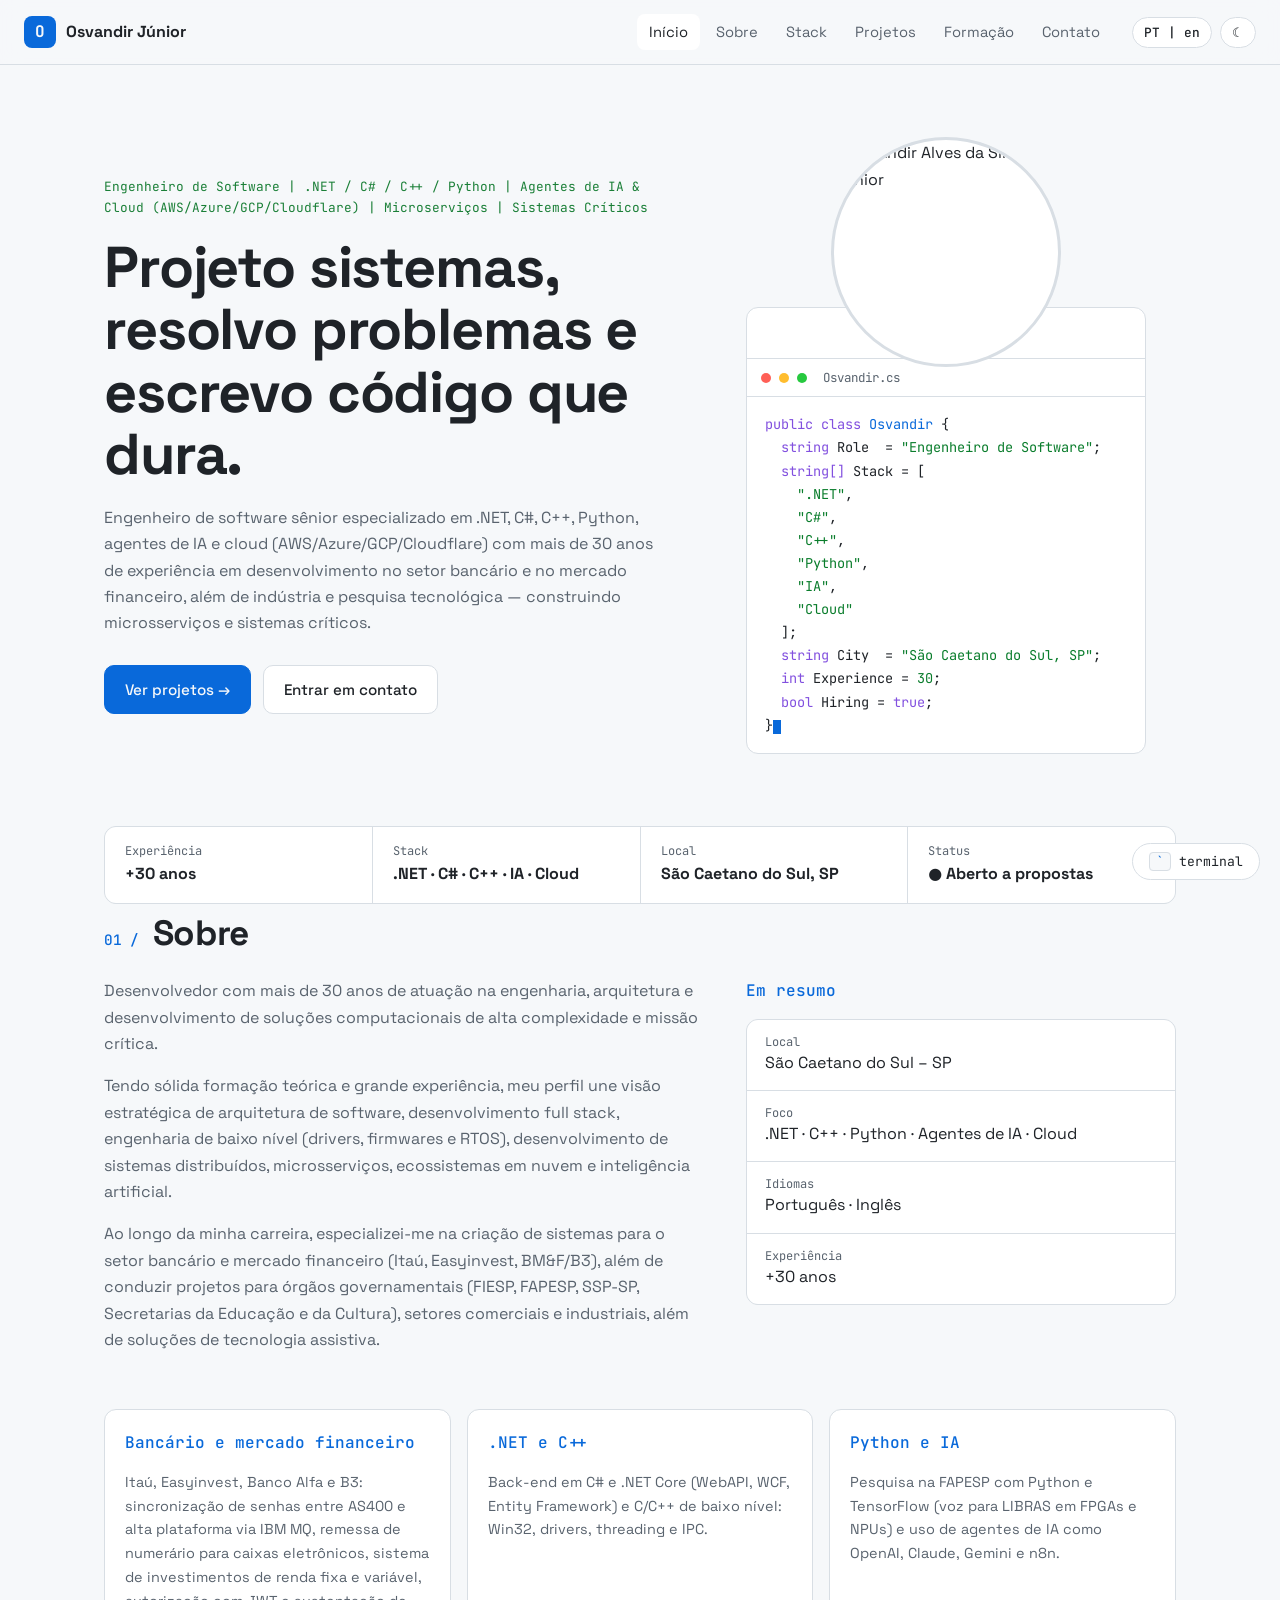
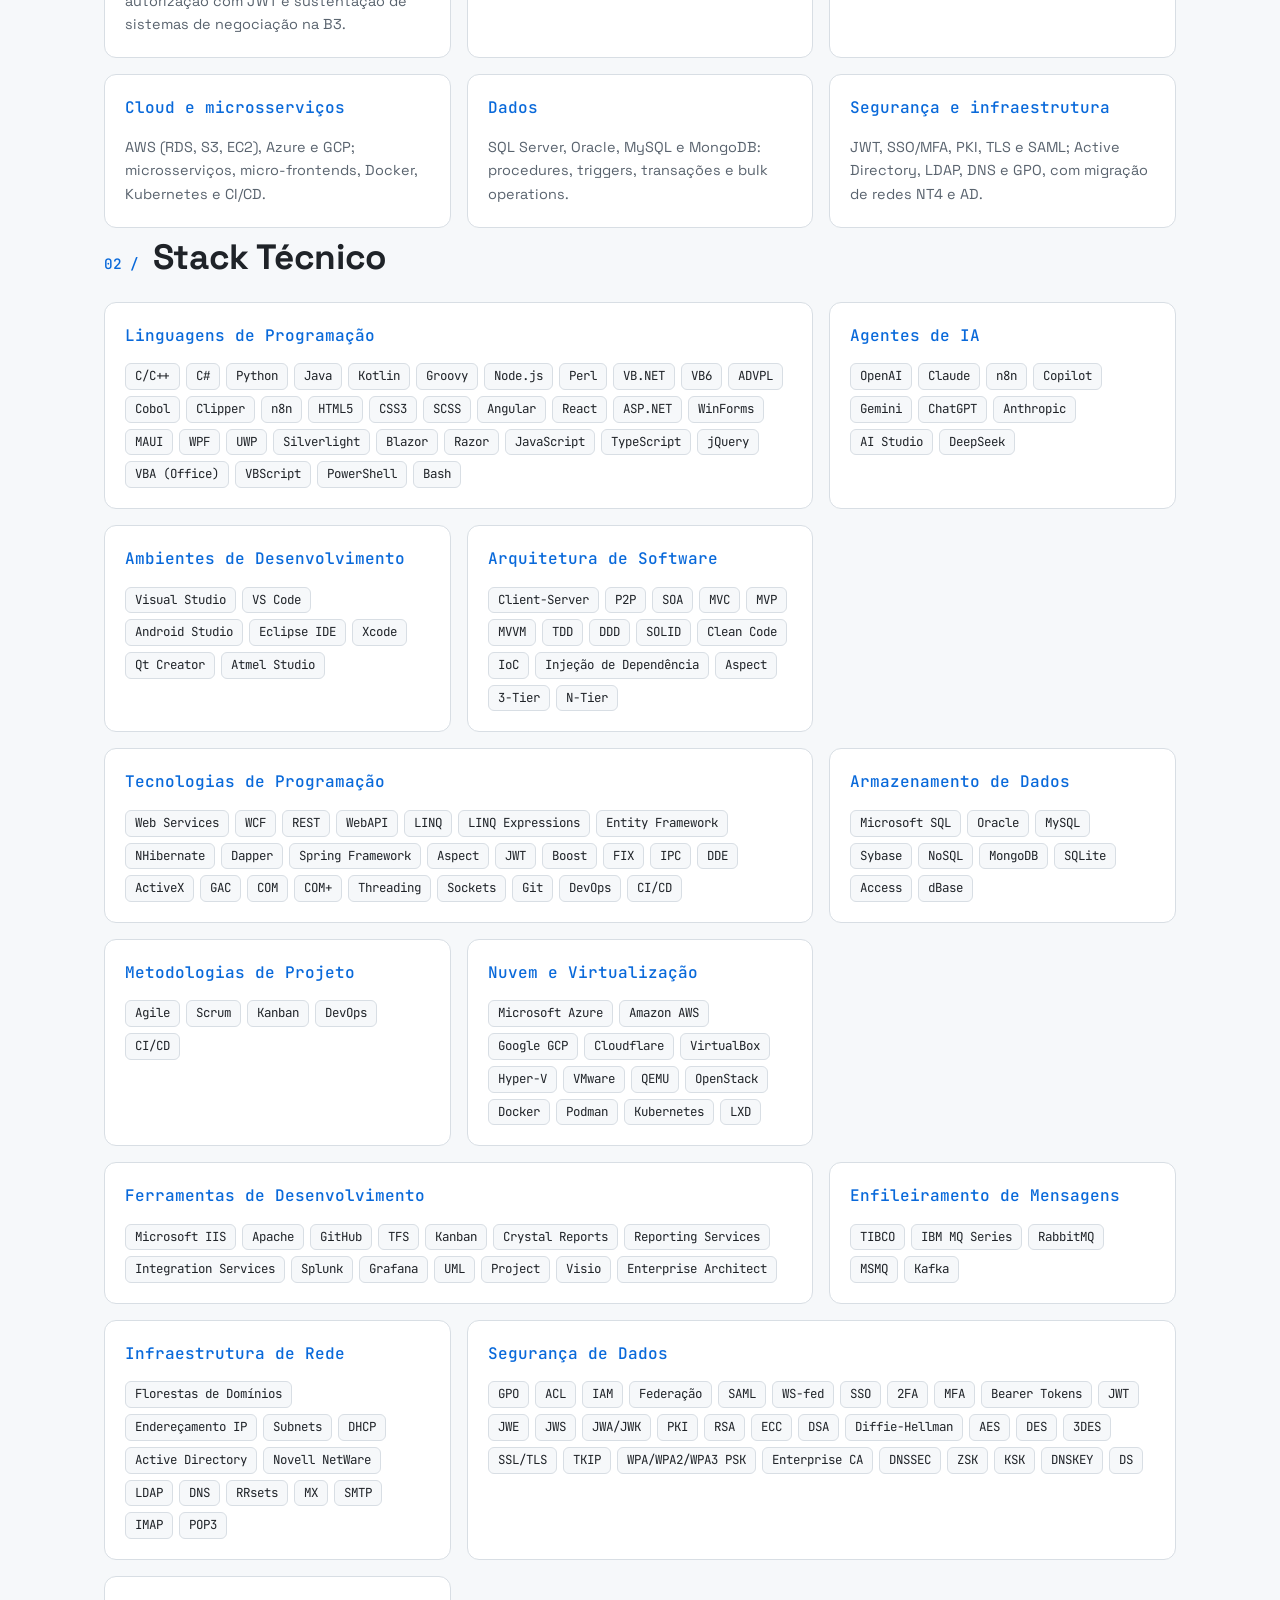
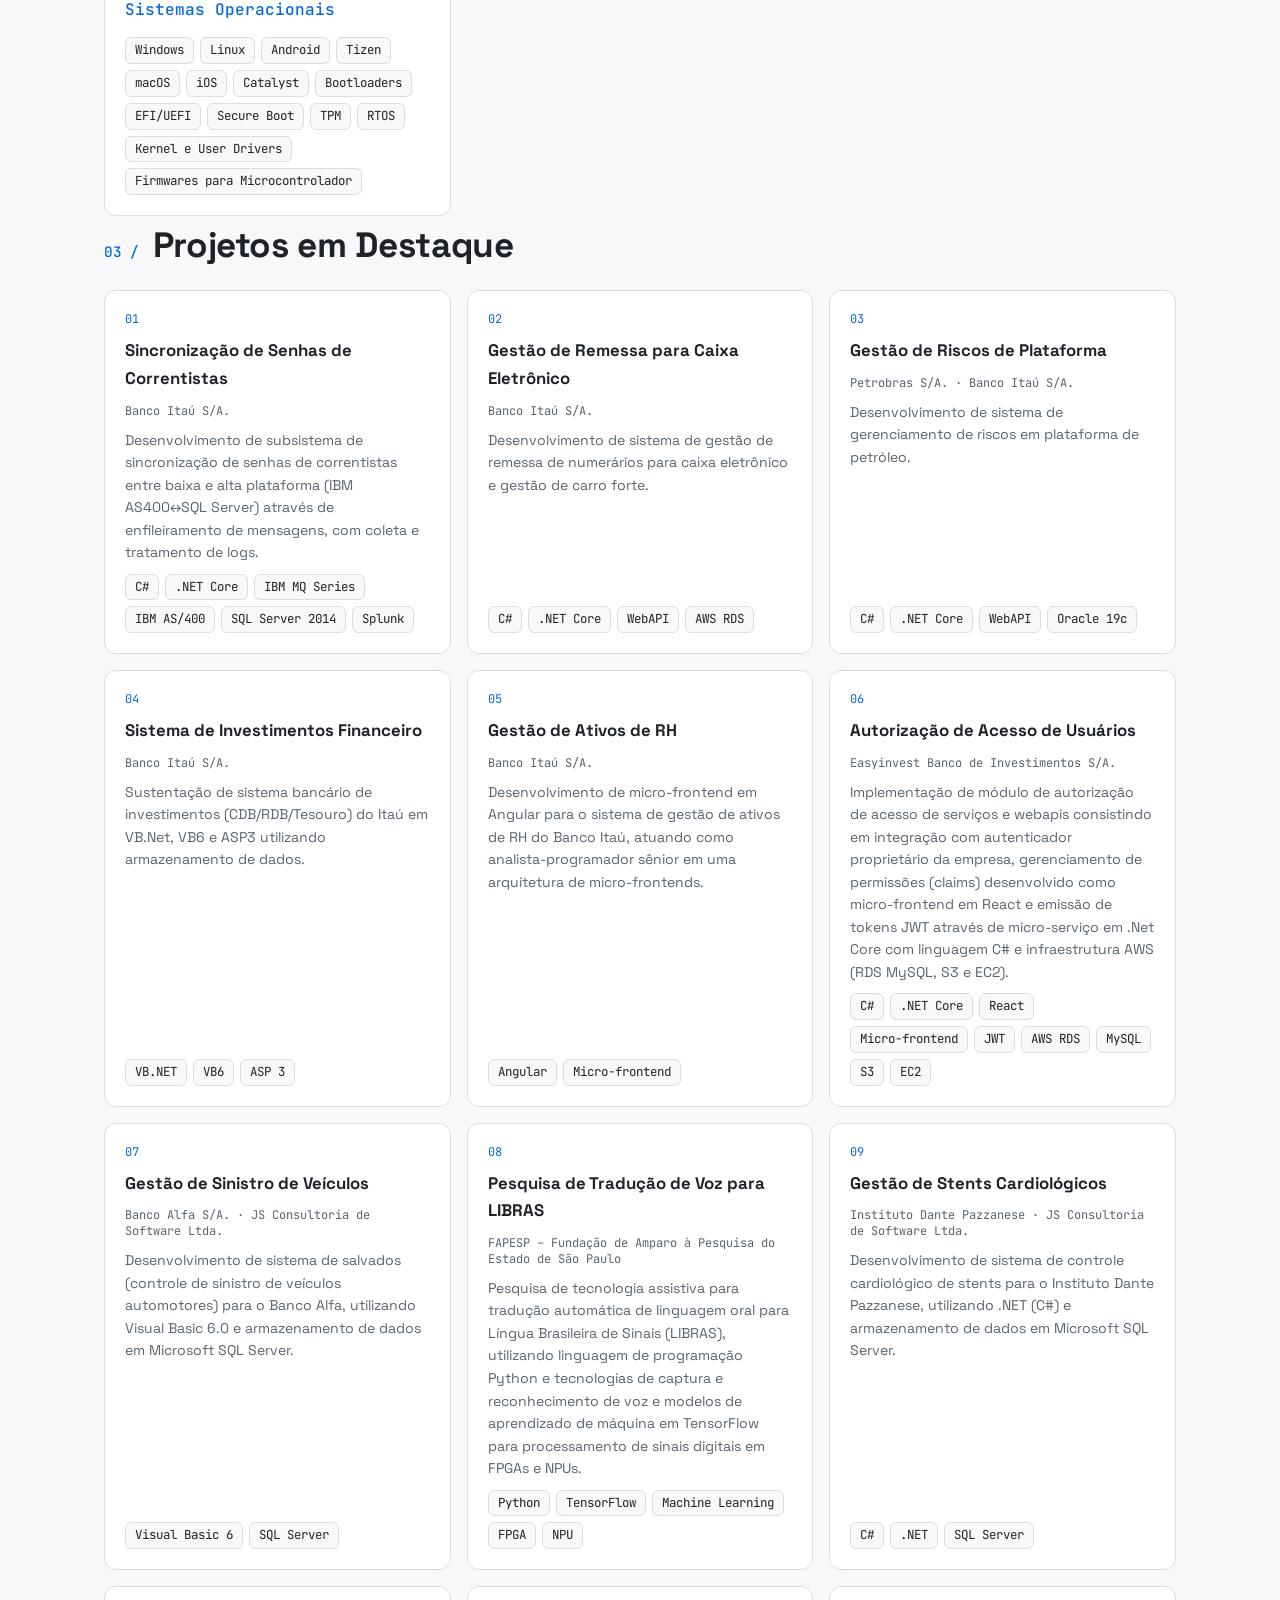
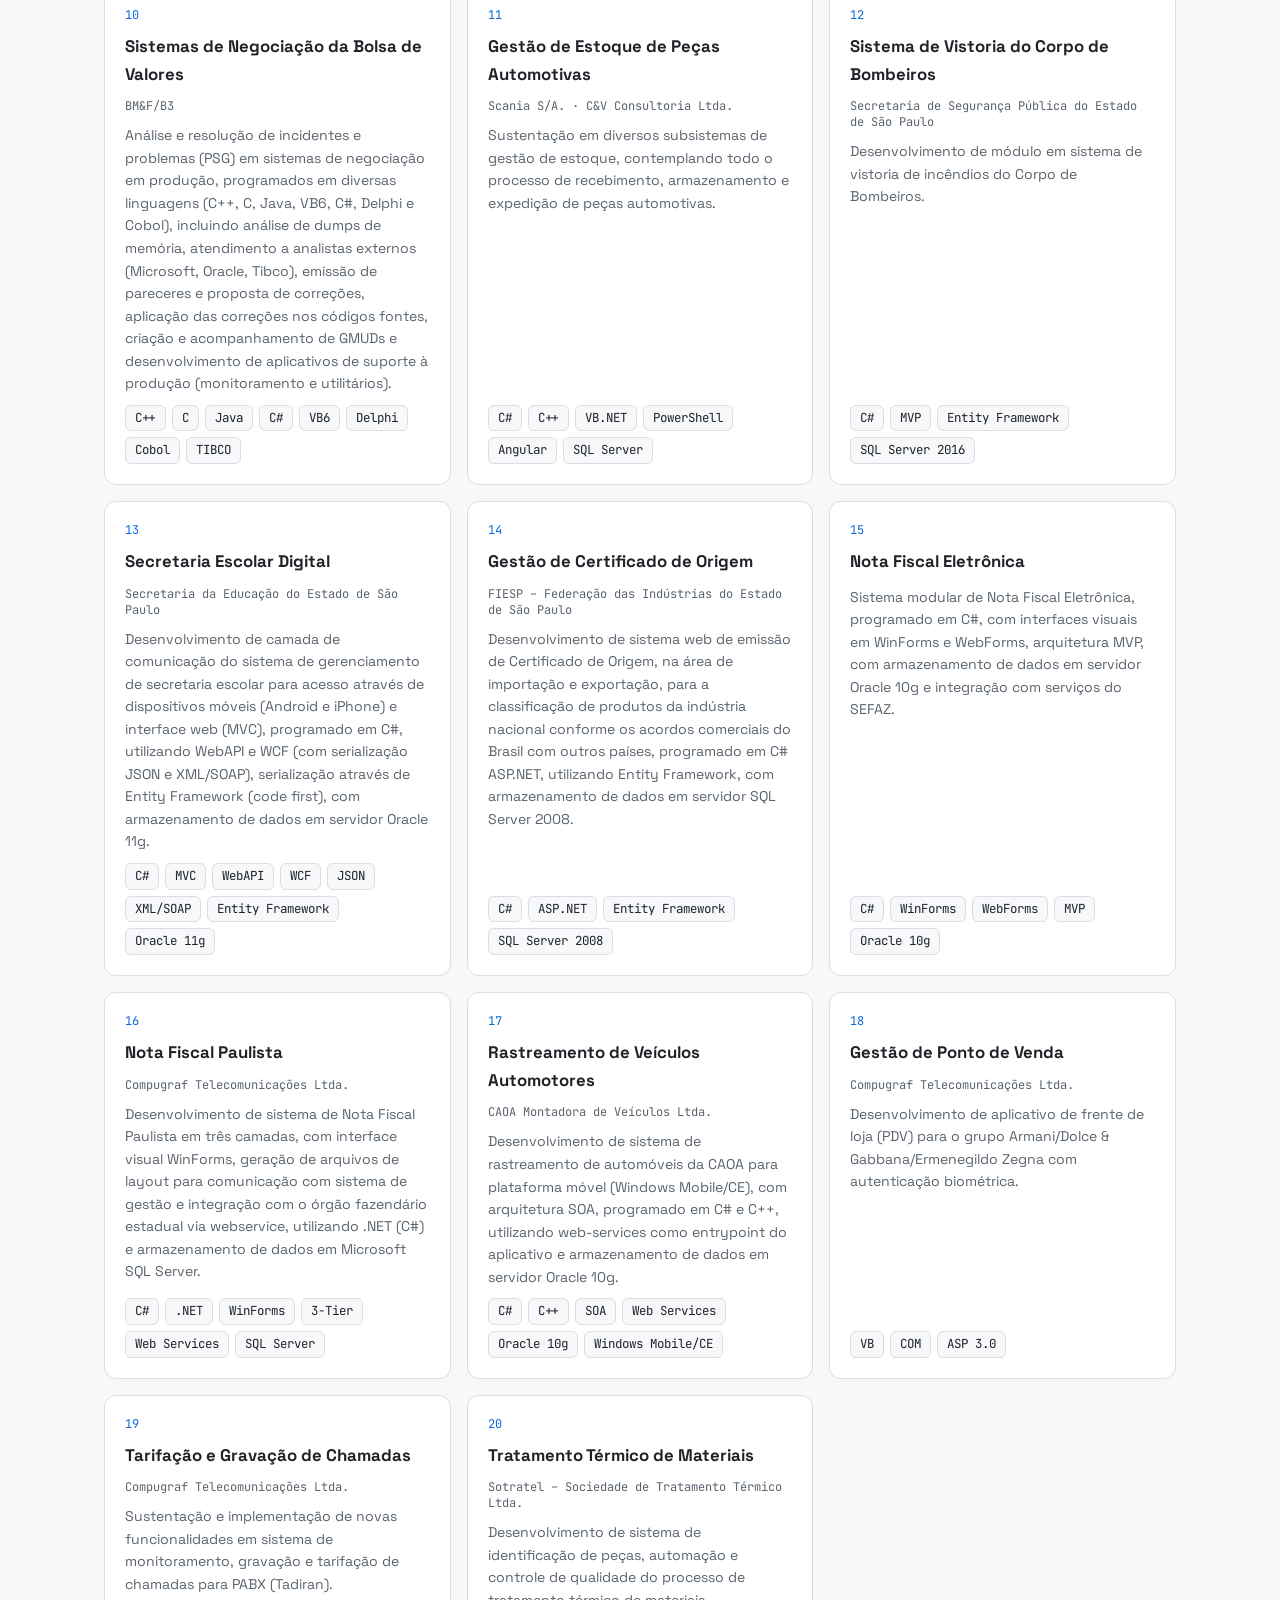
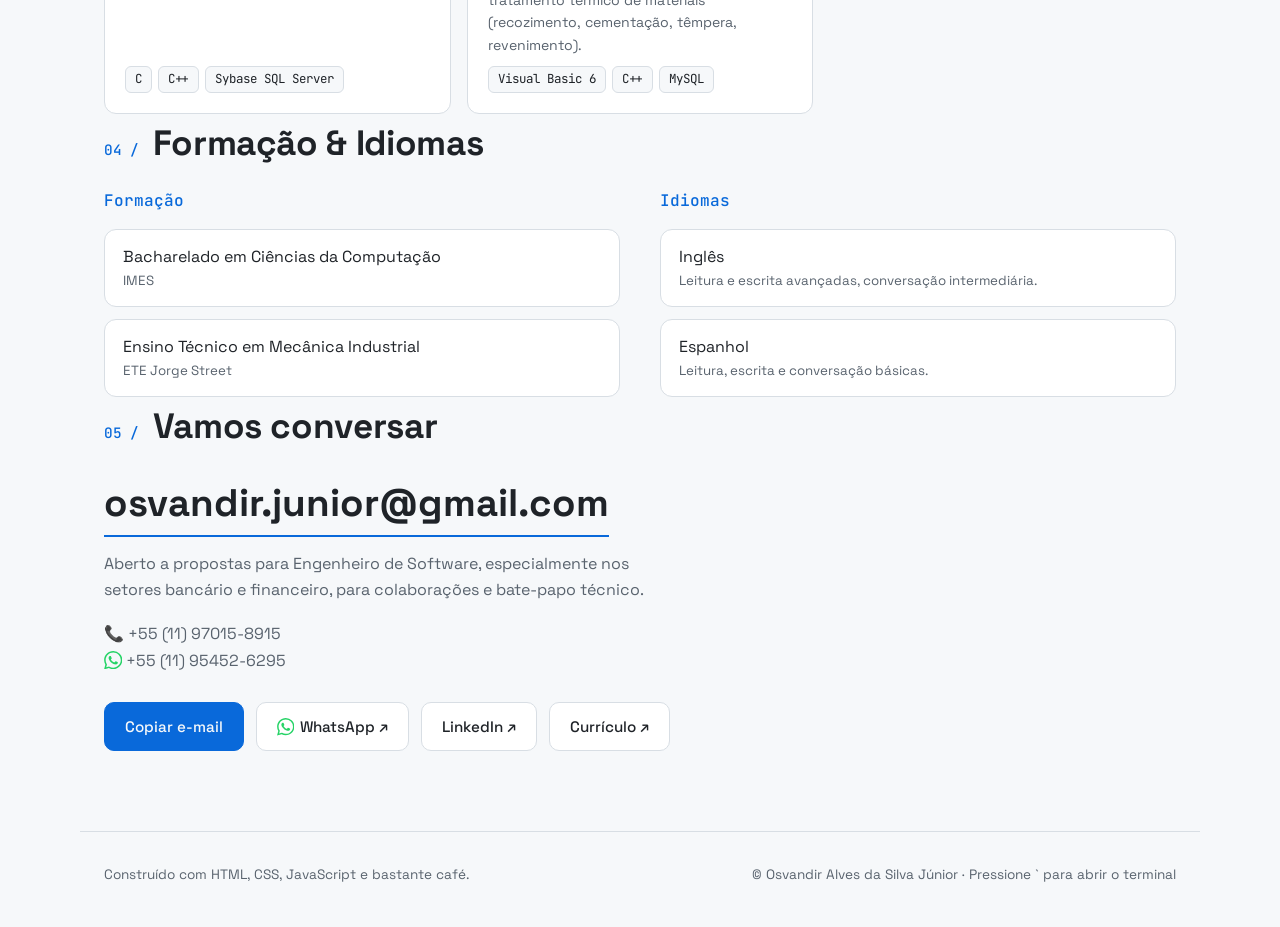
==== commit 4c0a905a: "Update index.html" ====
--- a/index.html
+++ b/index.html
@@ -42,7 +42,7 @@
       <div class="hero-visual">
         <img class="avatar" src="assets/foto.webp" alt="Osvandir Alves da Silva Júnior" width="230" height="230" decoding="async">
         <div class="code" aria-hidden="true">
-          <div class="code-bar"><i></i><i></i><i></i><span>osvandir.cs</span></div>
+          <div class="code-bar"><i></i><i></i><i></i><span>Osvandir.cs</span></div>
           <pre id="heroCode"></pre>
         </div>
       </div>
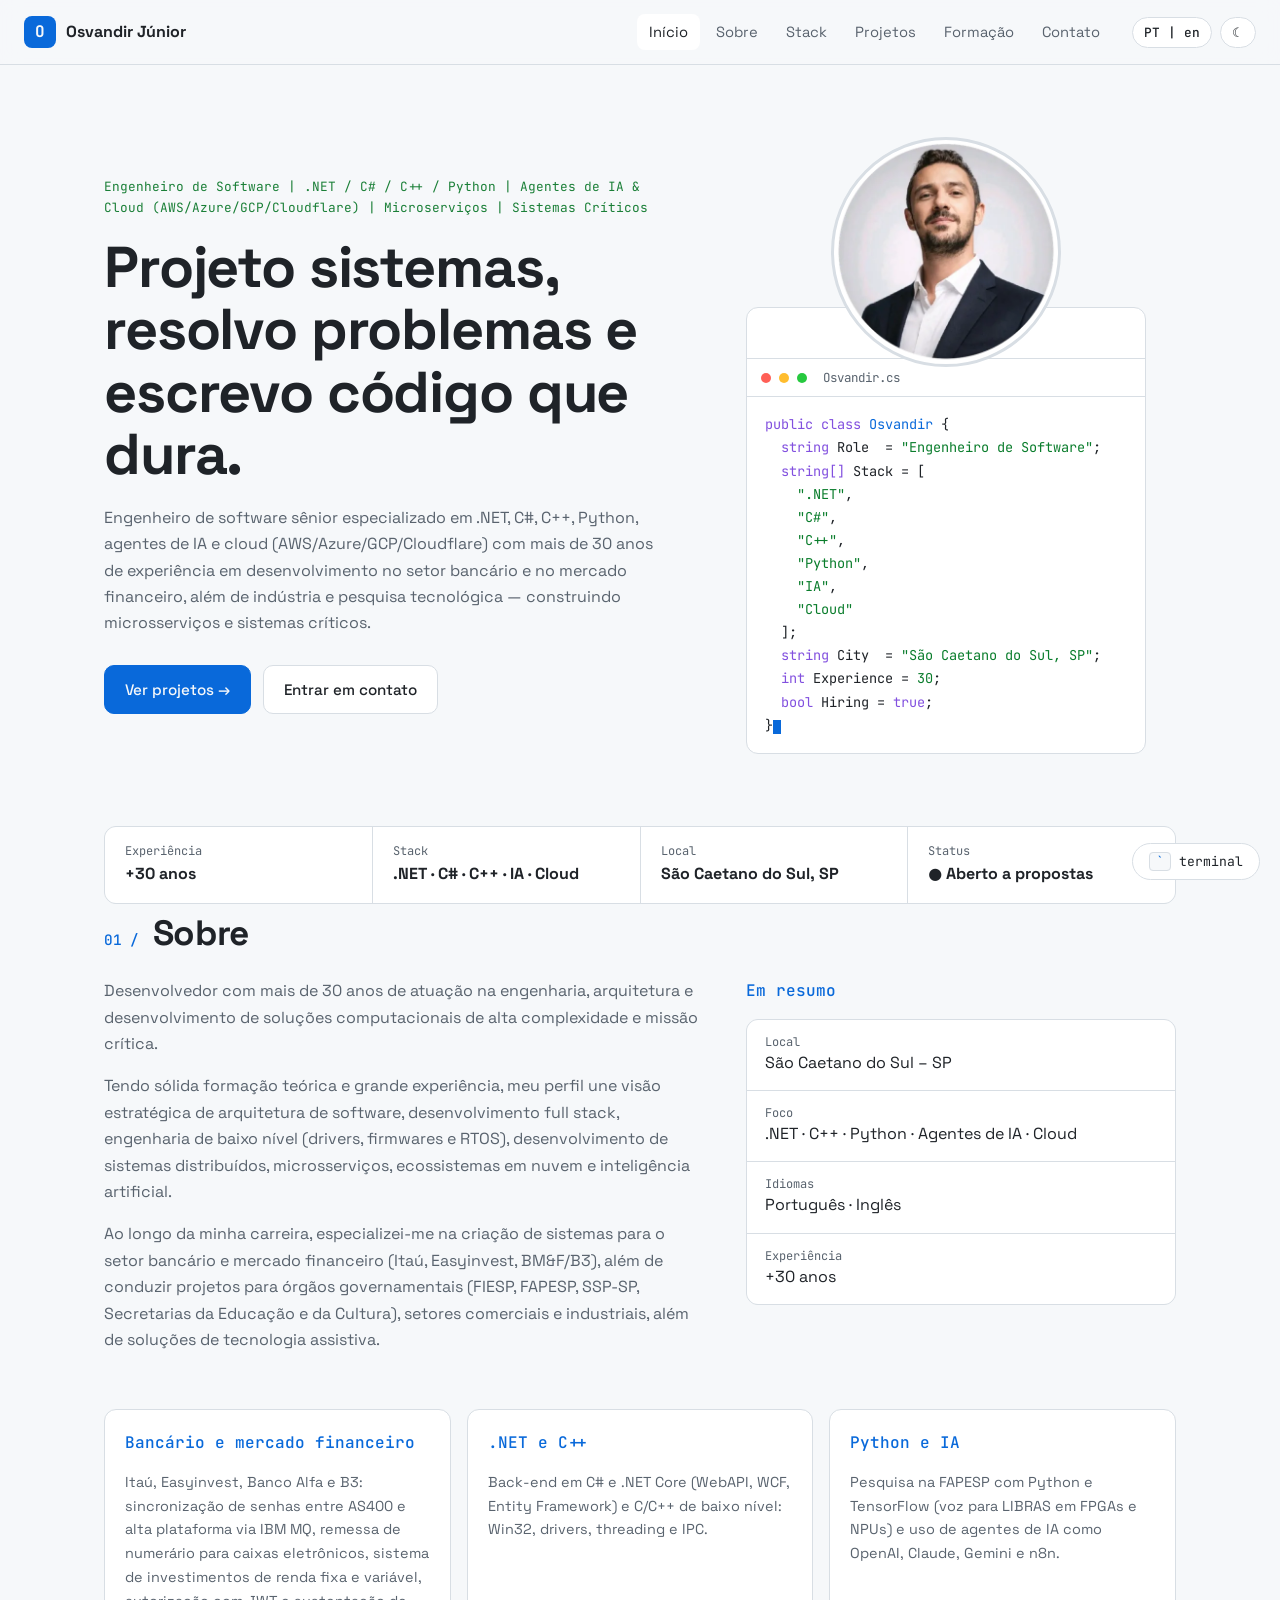
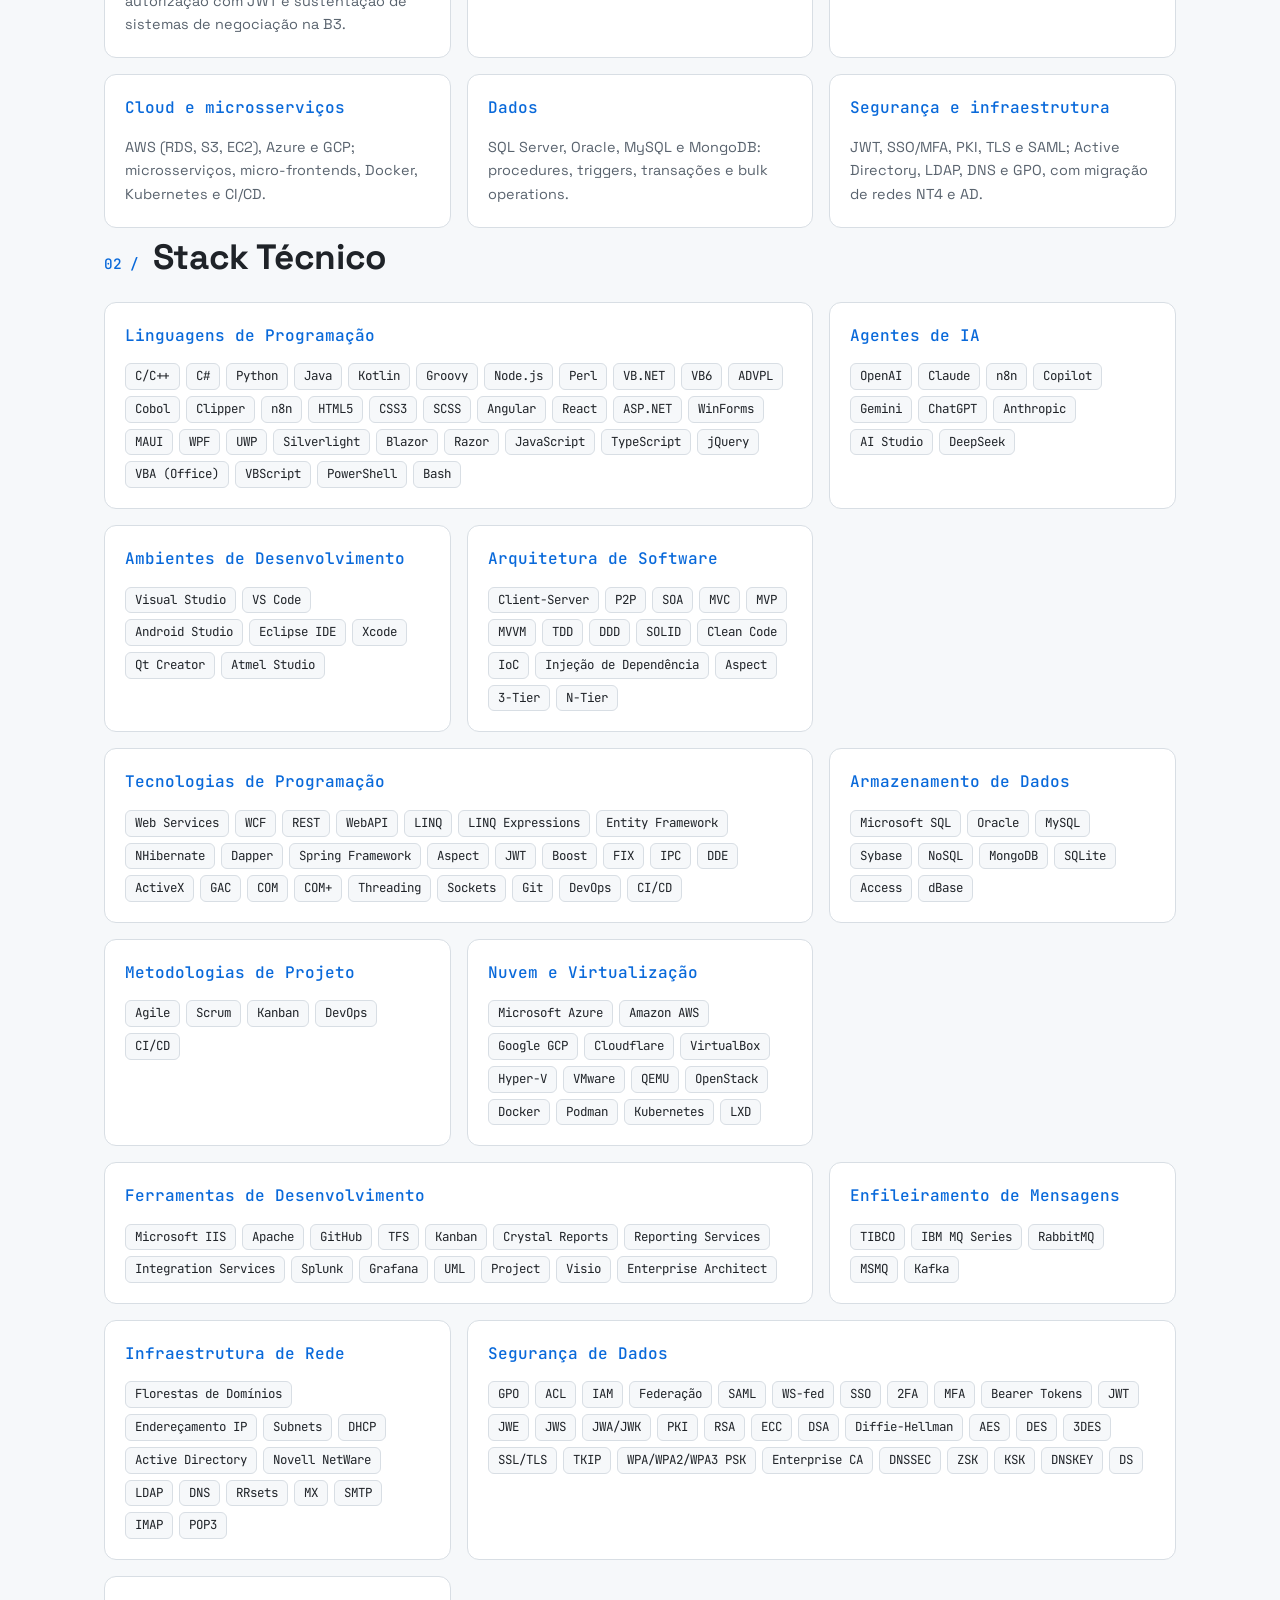
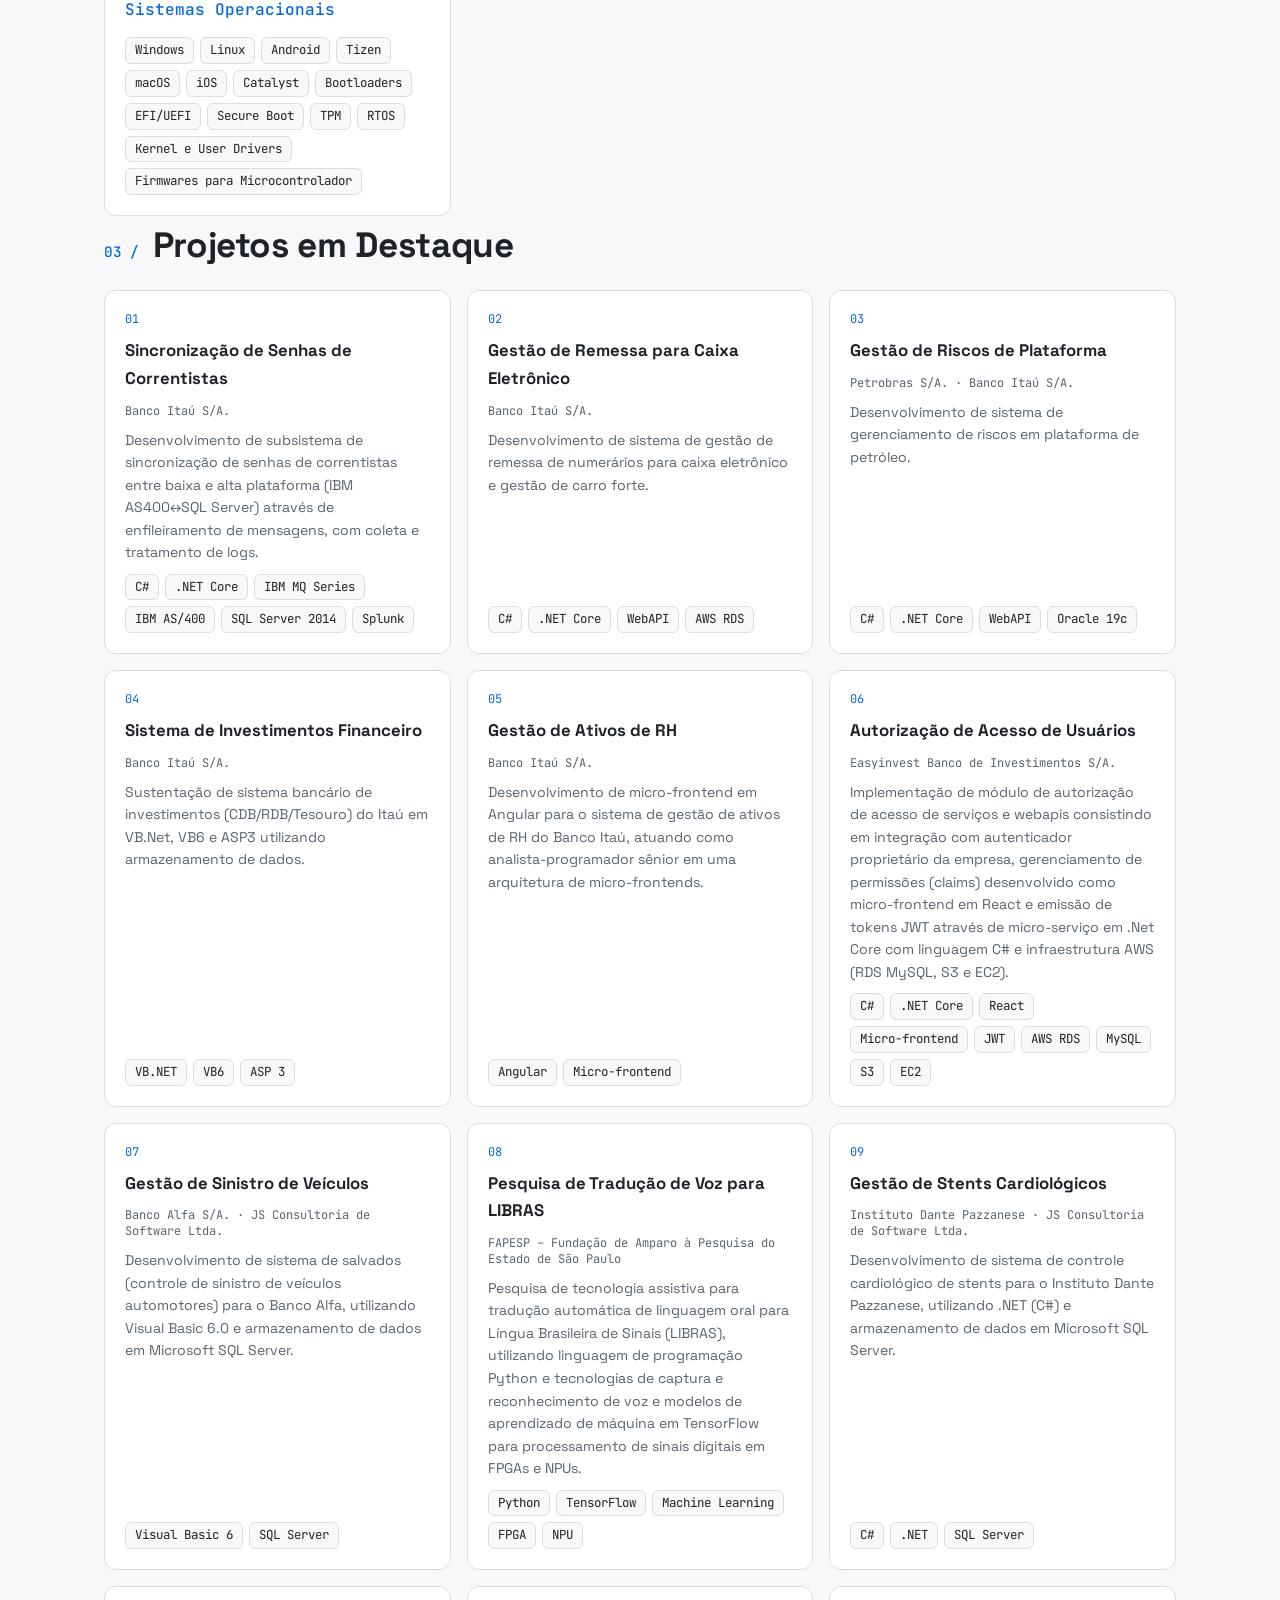
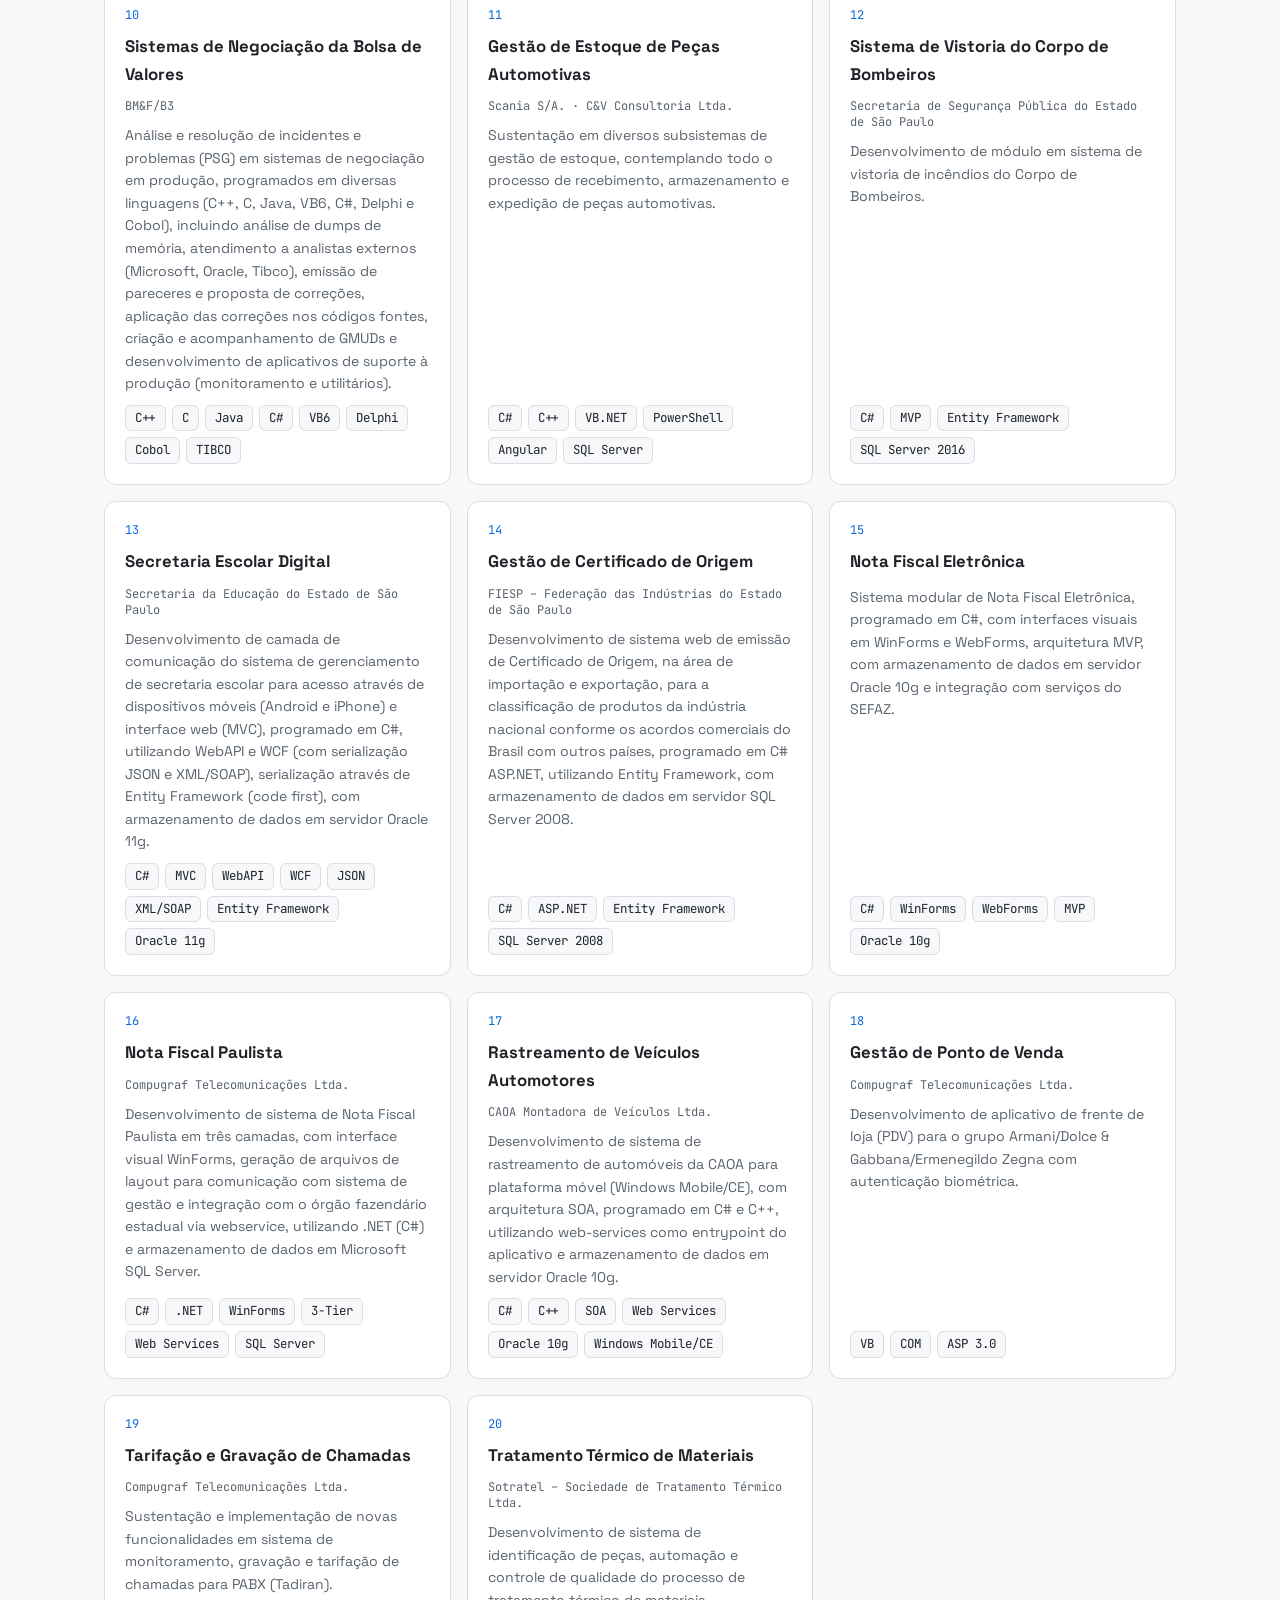
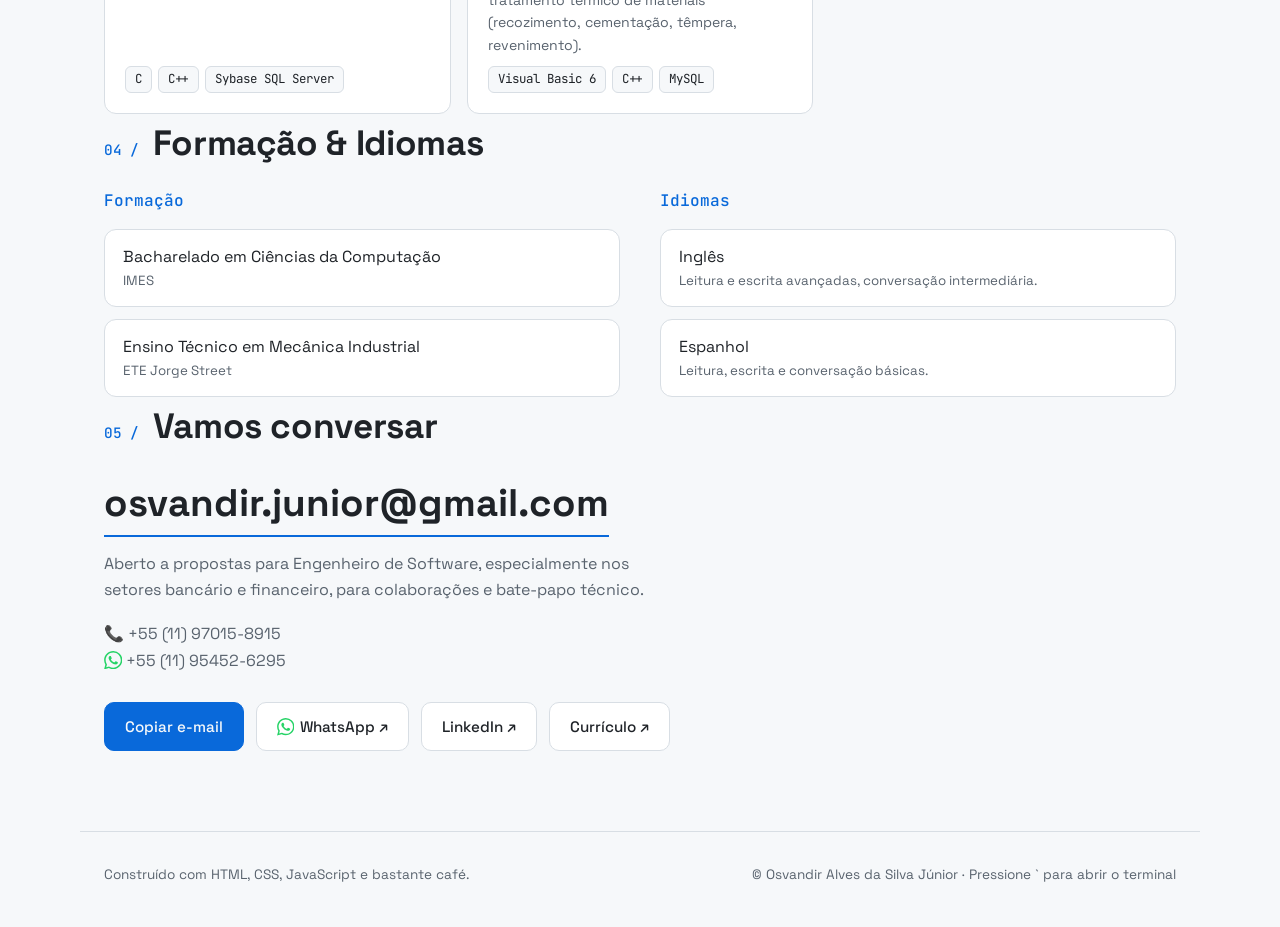
==== commit 7f66b65c: "Update avatar image source in index.html" ====
--- a/index.html
+++ b/index.html
@@ -40,7 +40,7 @@
         </div>
       </div>
       <div class="hero-visual">
-        <img class="avatar" src="assets/foto.webp" alt="Osvandir Alves da Silva Júnior" width="230" height="230" decoding="async">
+        <img class="avatar" src="foto.webp" alt="Osvandir Alves da Silva Júnior" width="230" height="230" decoding="async">
         <div class="code" aria-hidden="true">
           <div class="code-bar"><i></i><i></i><i></i><span>Osvandir.cs</span></div>
           <pre id="heroCode"></pre>
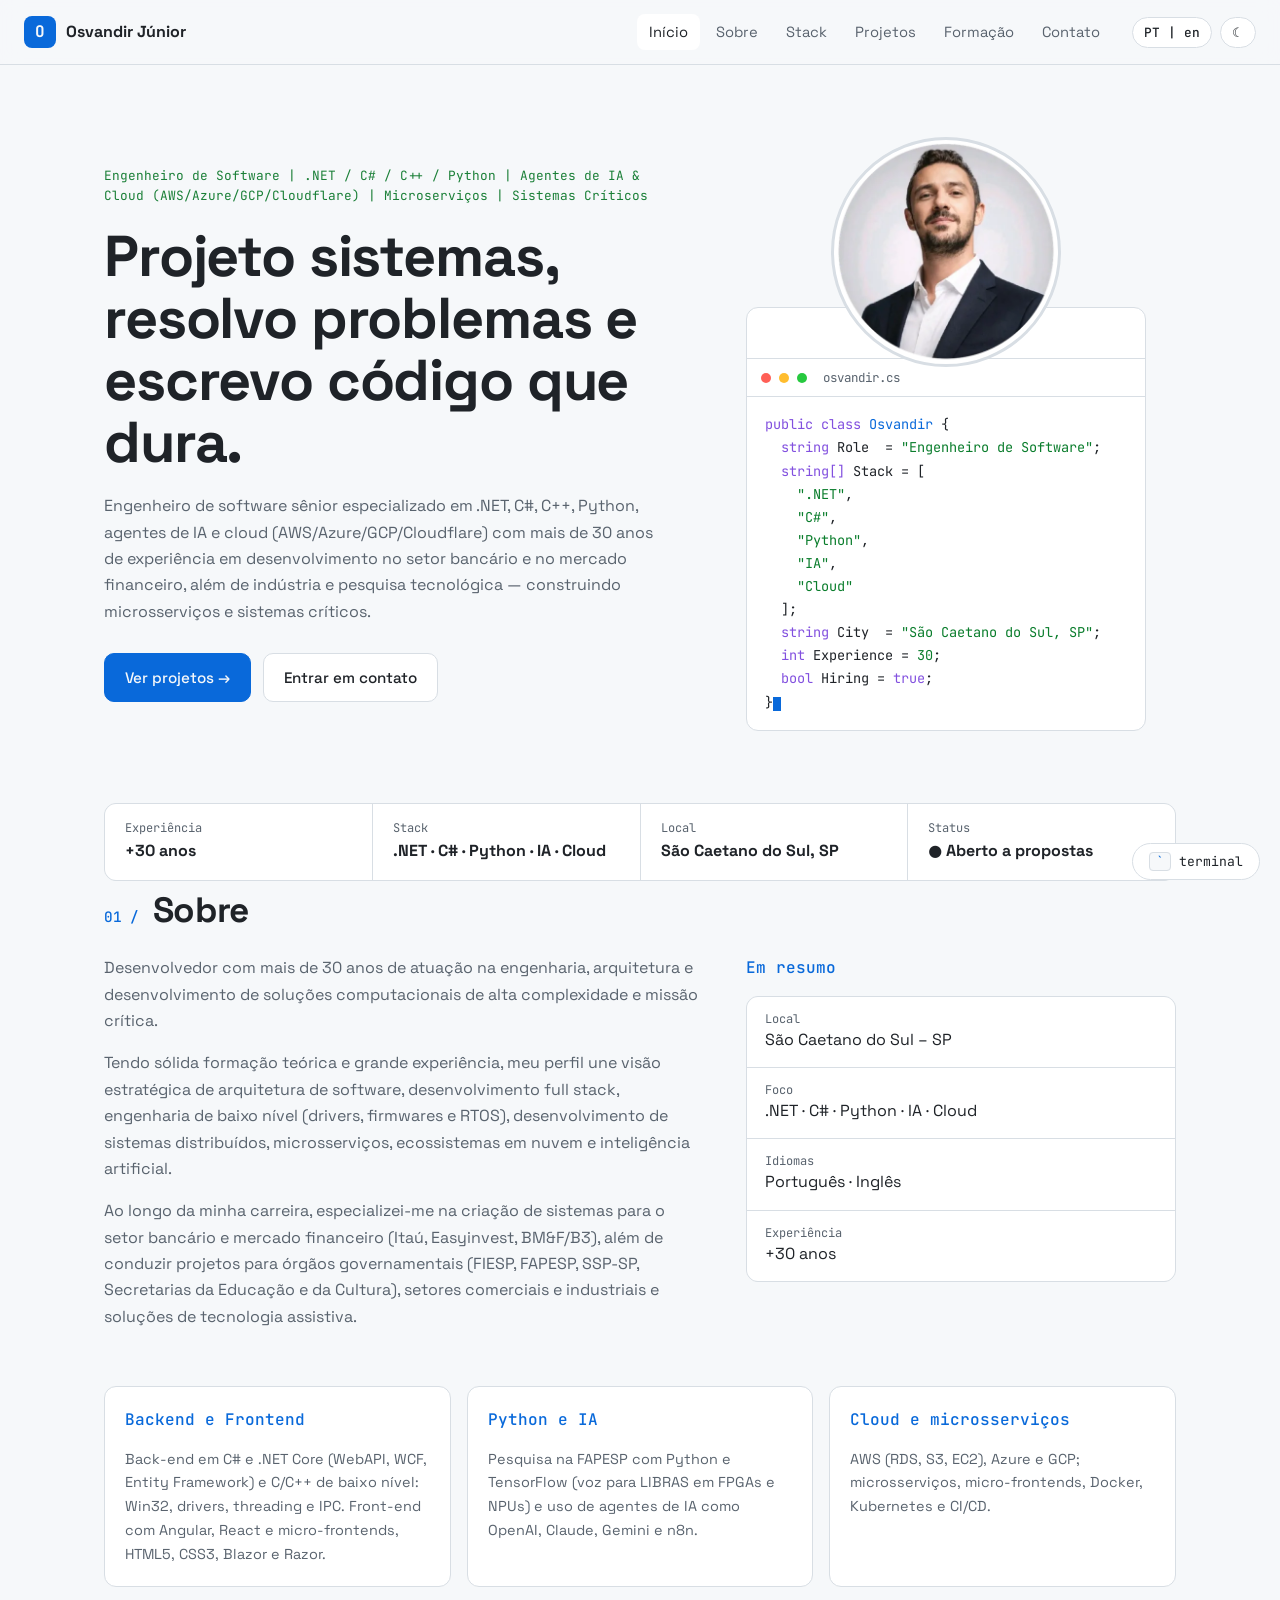
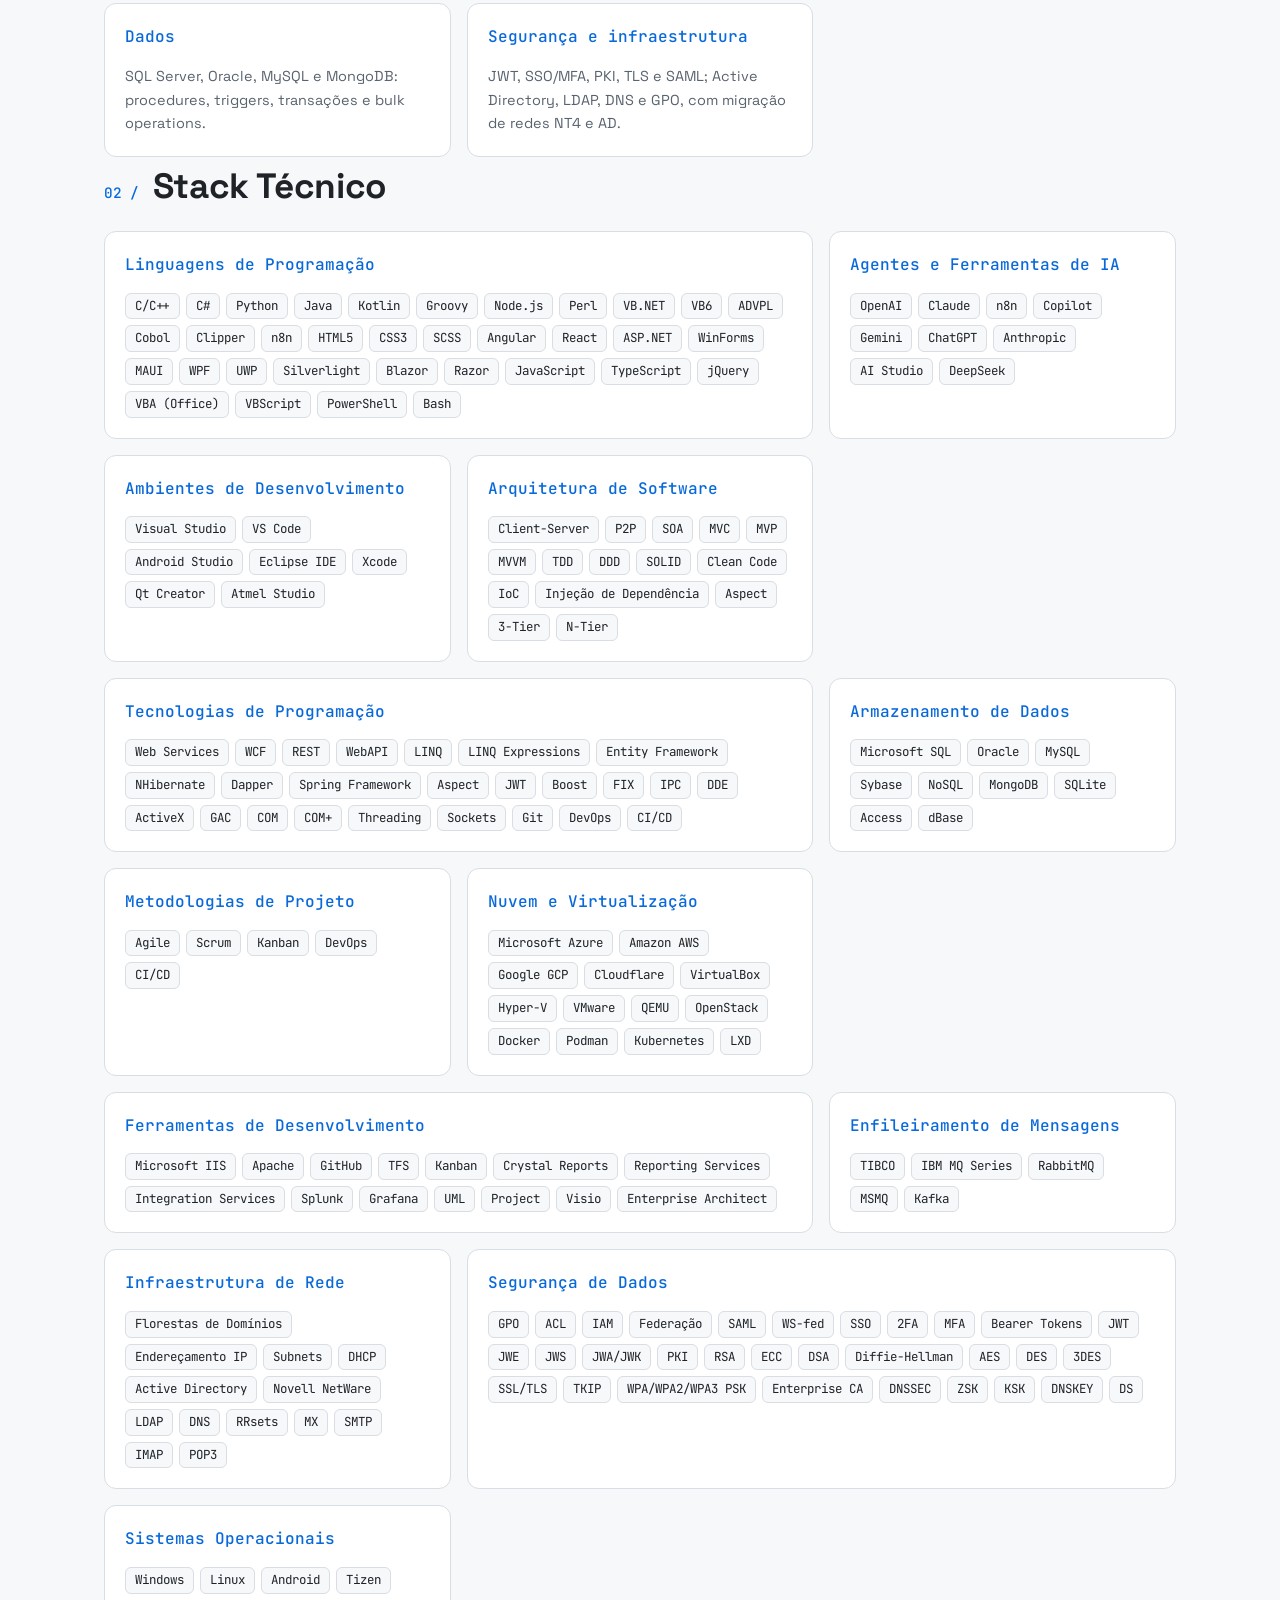
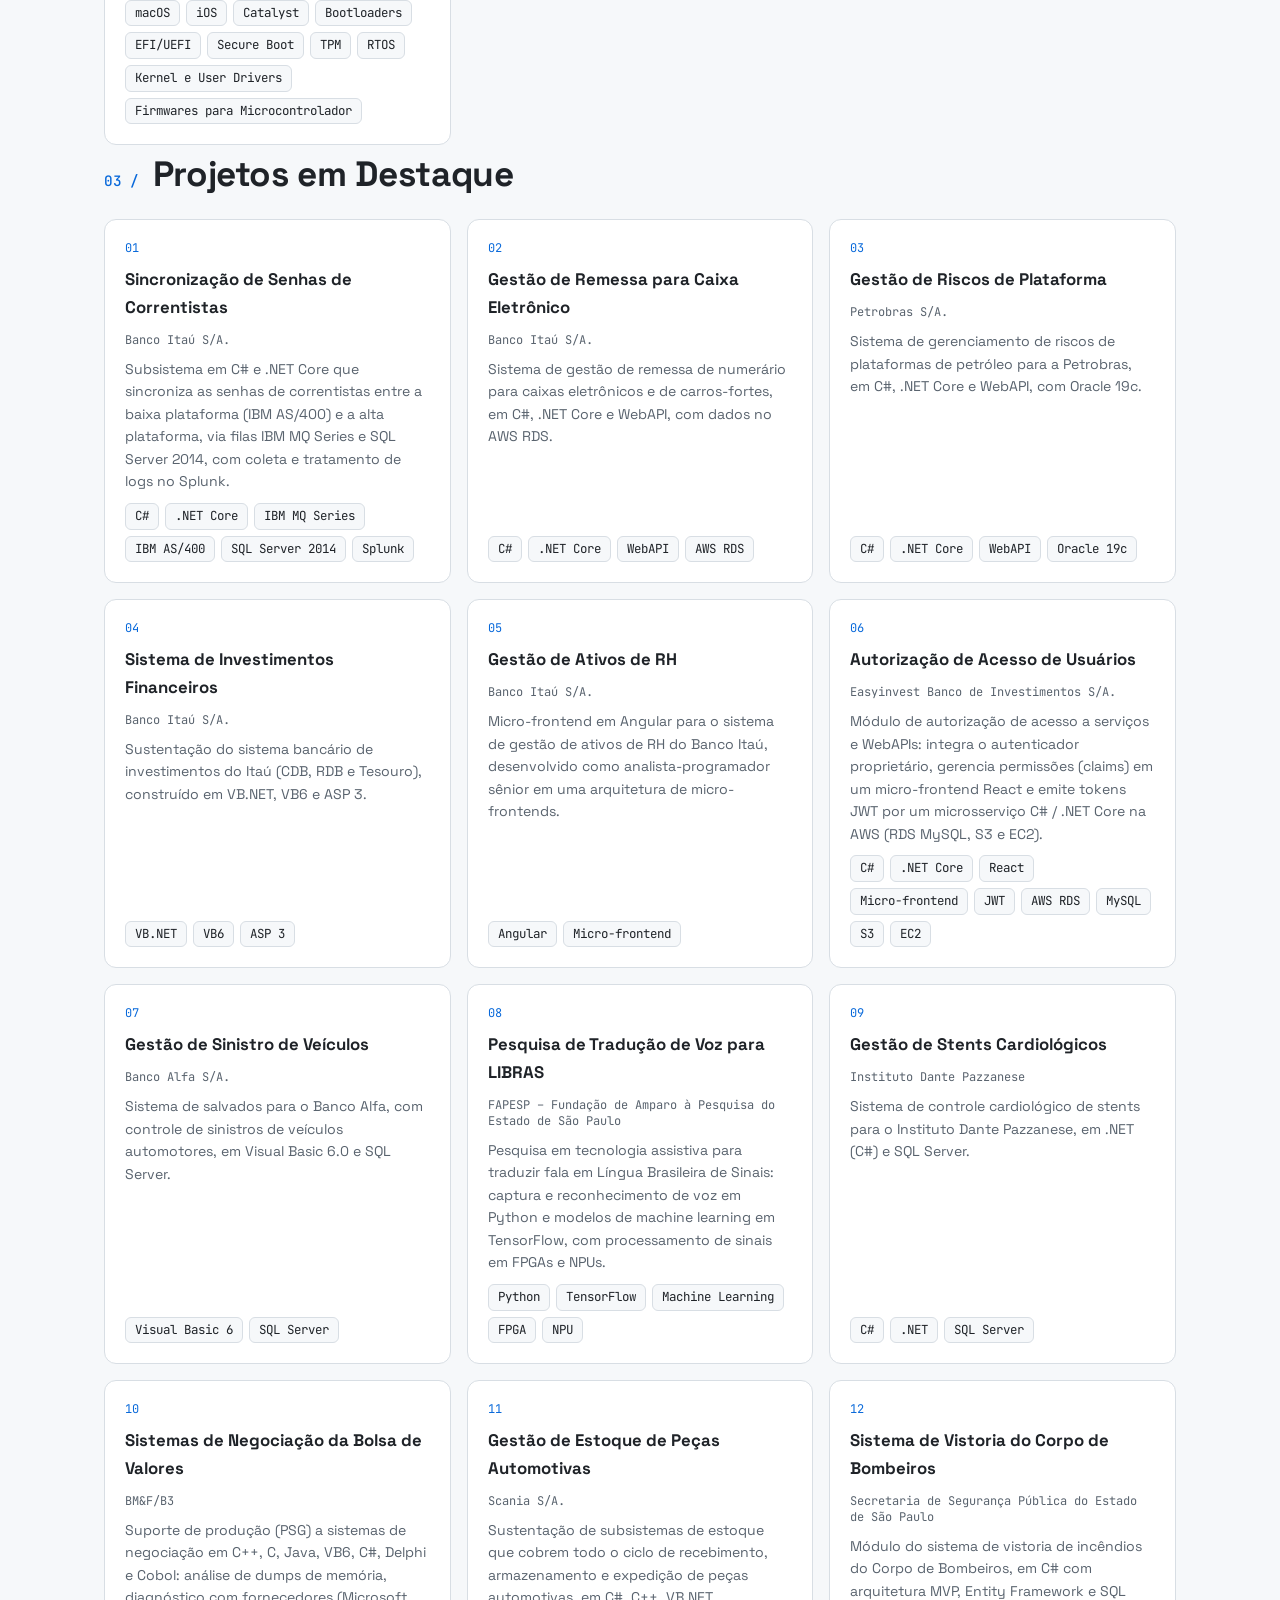
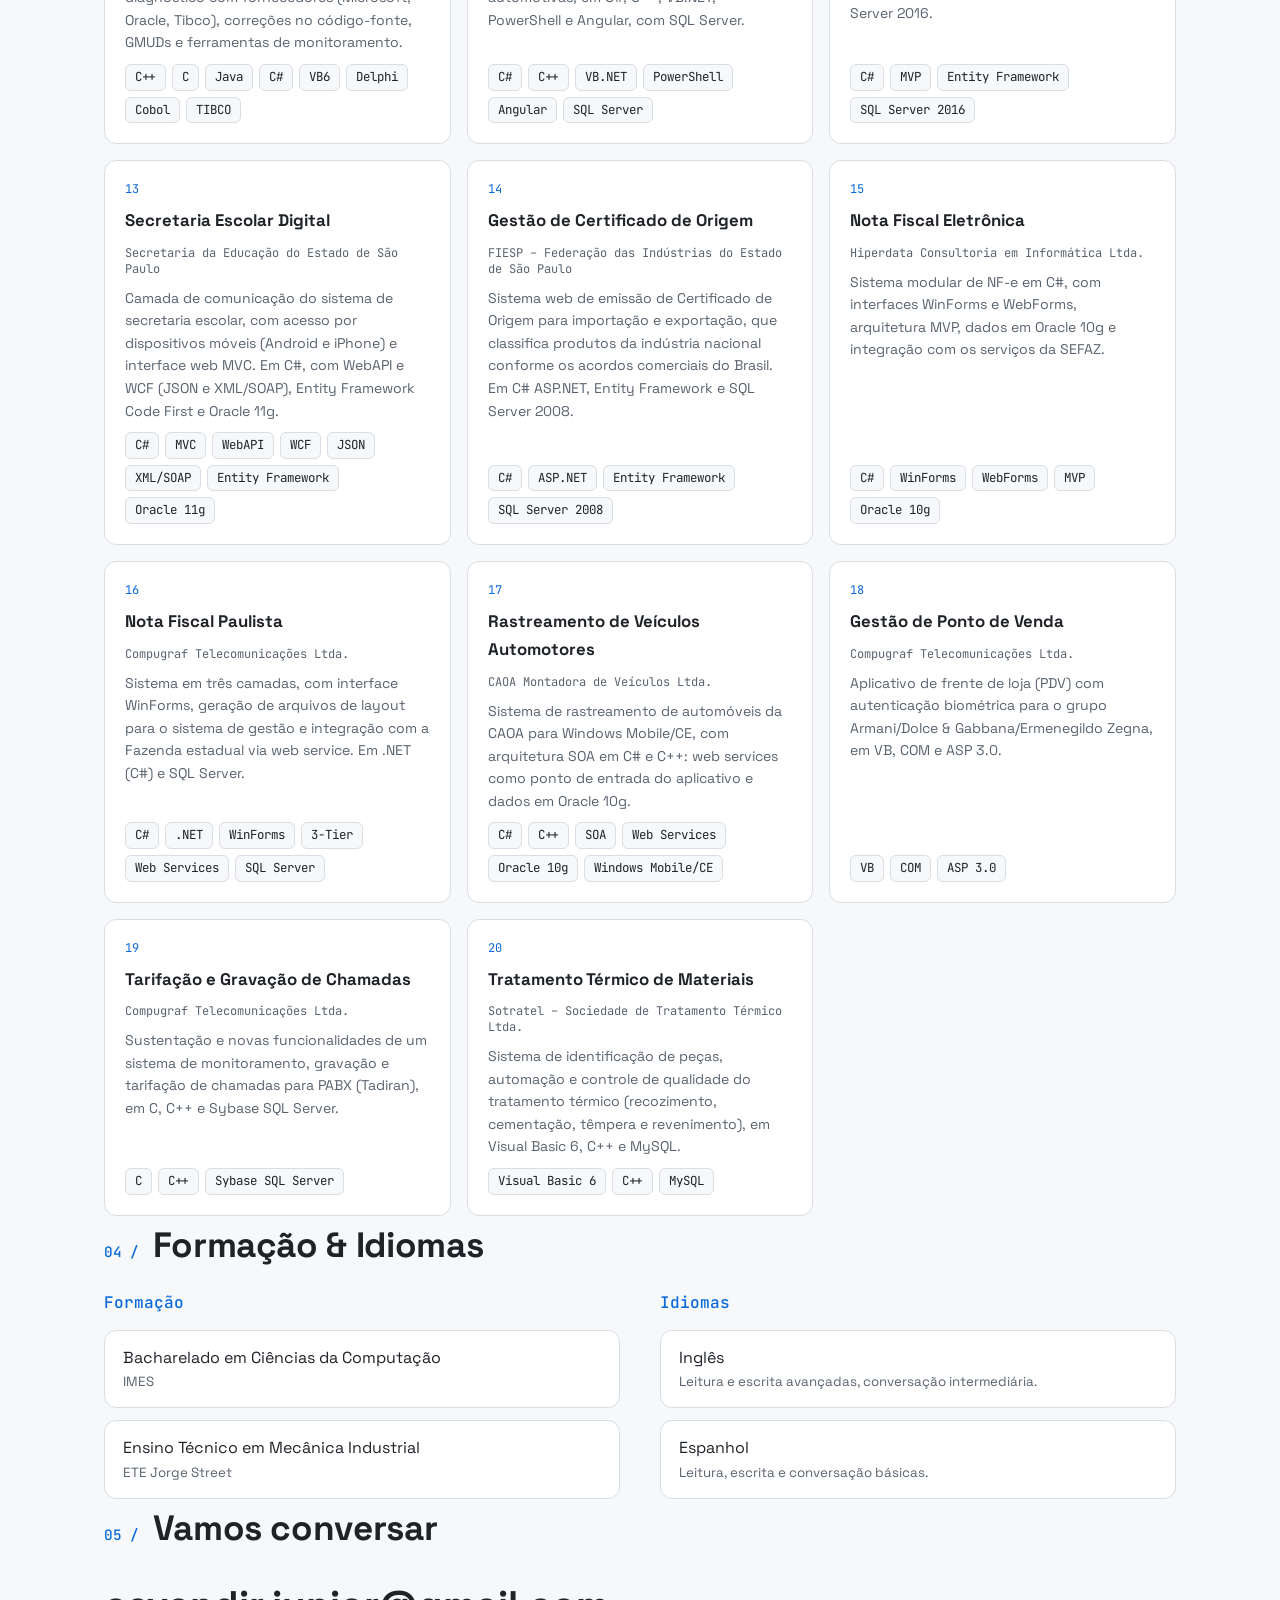
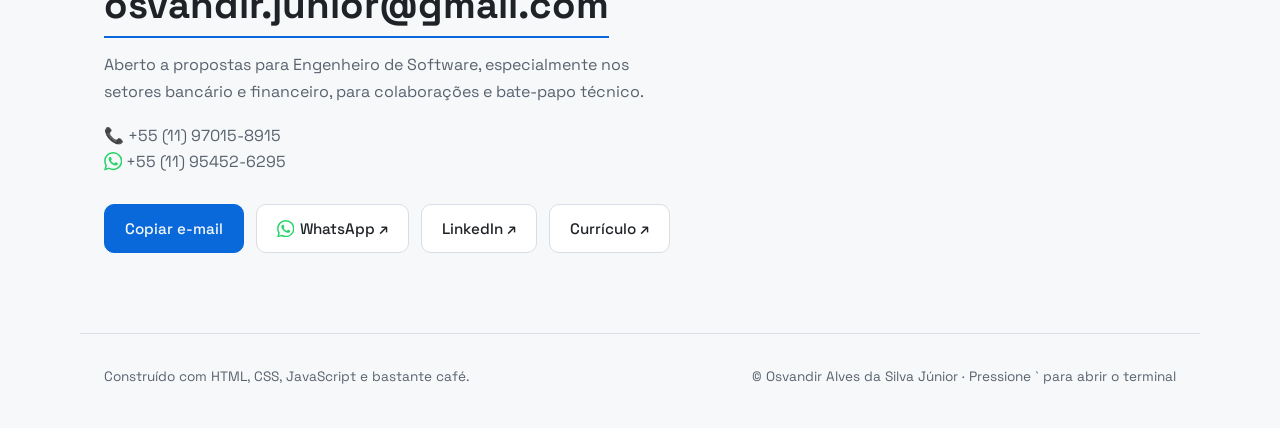
==== commit 9150c950: "Add files via upload" ====
--- a/index.html
+++ b/index.html
@@ -35,14 +35,14 @@
         <h1 id="heroTitle"></h1>
         <p class="lead" id="heroLead"></p>
         <div class="cta">
-          <a class="btn primary" href="#experience" id="ctaWork"></a>
+          <a class="btn primary" href="#work" id="ctaWork"></a>
           <a class="btn" href="#contact" id="ctaContact"></a>
         </div>
       </div>
       <div class="hero-visual">
         <img class="avatar" src="foto.webp" alt="Osvandir Alves da Silva Júnior" width="230" height="230" decoding="async">
         <div class="code" aria-hidden="true">
-          <div class="code-bar"><i></i><i></i><i></i><span>Osvandir.cs</span></div>
+          <div class="code-bar"><i></i><i></i><i></i><span>osvandir.cs</span></div>
           <pre id="heroCode"></pre>
         </div>
       </div>
